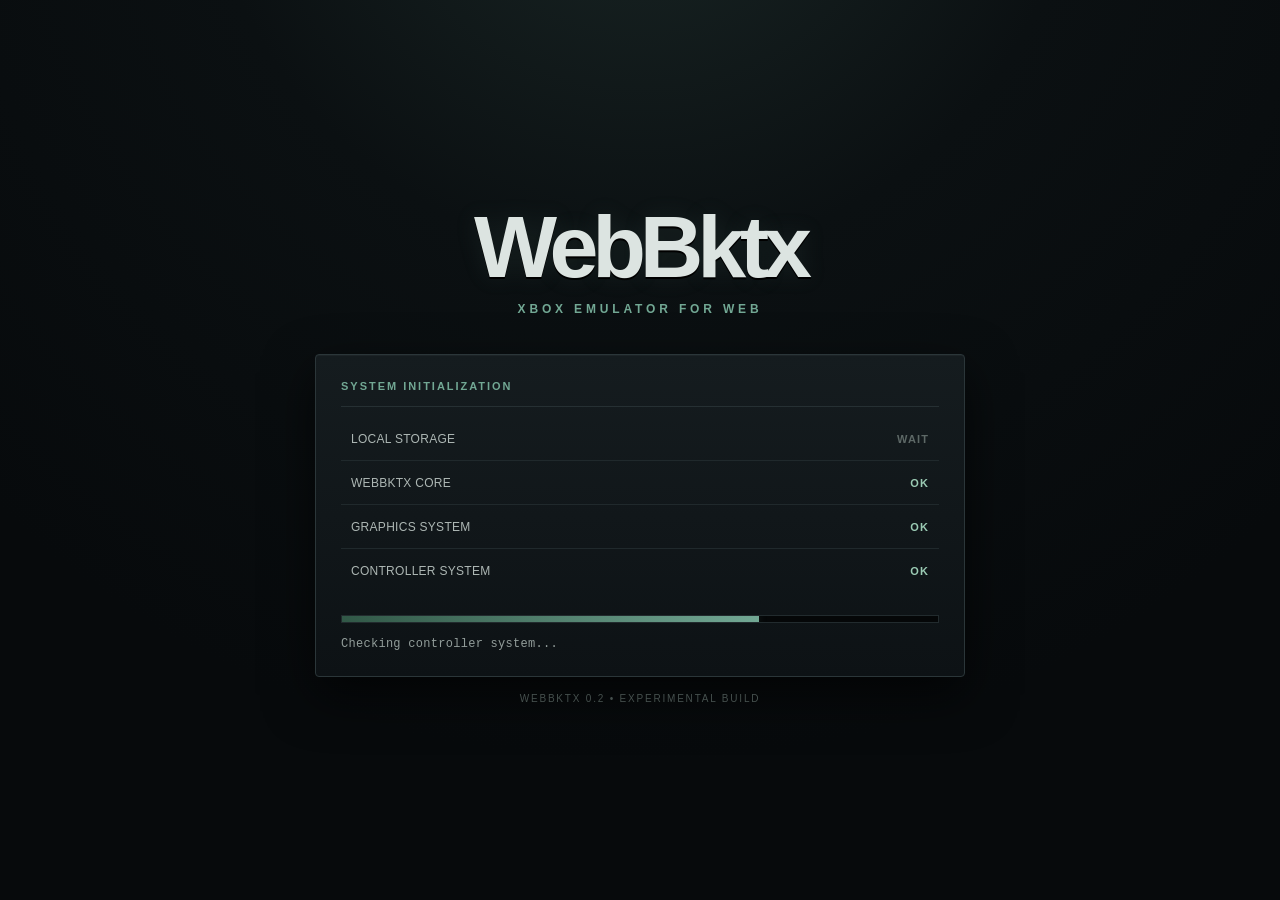
==== index.html @ 8d82506c "Add script tags for memory, cpu, and xbe Added additional script tags for memory.js, cpu.js, and xbe" ====
<!DOCTYPE html>
<html lang="pl">
<head>
    <meta charset="UTF-8">

    <meta
        name="viewport"
        content="width=device-width, initial-scale=1.0"
    >

    <meta
        name="theme-color"
        content="#080b0d"
    >

    <meta
        name="description"
        content="WebBktx — Xbox Emulator for Web"
    >

    <link
        rel="manifest"
        href="manifest.json"
    >

    <link
        rel="stylesheet"
        href="style.css"
    >

    <title>WebBktx Xbox Emulator</title>
</head>


<body>

<div id="app">


    <!-- =====================================================
         LOADING SCREEN
    ====================================================== -->

    <section
        id="loadingScreen"
        class="screen loading-screen"
    >

        <div class="loading-container">

            <div class="brand">
                <div class="brand-main">
                    WebBktx
                </div>

                <div class="brand-sub">
                    XBOX EMULATOR FOR WEB
                </div>
            </div>


            <div class="loading-panel">

                <div class="panel-header">
                    SYSTEM INITIALIZATION
                </div>


                <div class="module-list">

                    <div
                        class="module"
                        data-module="cache"
                    >
                        <span>
                            LOCAL STORAGE
                        </span>

                        <strong>
                            WAIT
                        </strong>
                    </div>


                    <div
                        class="module"
                        data-module="core"
                    >
                        <span>
                            WEBBKTX CORE
                        </span>

                        <strong>
                            WAIT
                        </strong>
                    </div>


                    <div
                        class="module"
                        data-module="graphics"
                    >
                        <span>
                            GRAPHICS SYSTEM
                        </span>

                        <strong>
                            WAIT
                        </strong>
                    </div>


                    <div
                        class="module"
                        data-module="input"
                    >
                        <span>
                            CONTROLLER SYSTEM
                        </span>

                        <strong>
                            WAIT
                        </strong>
                    </div>

                </div>


                <div class="progress-container">

                    <div
                        id="progress"
                        class="progress-bar"
                    ></div>

                </div>


                <div
                    id="loadingText"
                    class="loading-text"
                >
                    Initializing WebBktx...
                </div>

            </div>


            <div class="version">
                WEBBKTX 0.2 • EXPERIMENTAL BUILD
            </div>

        </div>

    </section>



    <!-- =====================================================
         MAIN MENU
    ====================================================== -->

    <section
        id="mainScreen"
        class="screen main-screen hidden"
    >

        <header class="top-bar">

            <div class="top-brand">

                <div class="top-logo">
                    WebBktx
                </div>

                <div class="top-subtitle">
                    XBOX EMULATOR
                </div>

            </div>


            <div class="system-status">

                <span class="status-light"></span>

                SYSTEM READY

            </div>

        </header>



        <main class="dashboard">


            <!-- LEFT MENU -->

            <aside class="side-panel">

                <div class="side-title">
                    SYSTEM
                </div>


                <button
                    class="menu-button active"
                    type="button"
                >
                    <span>▶</span>
                    Emulator
                </button>


                <button
                    class="menu-button"
                    type="button"
                    id="cpuTestButton"
                >
                    <span>▣</span>
                    CPU Test
                </button>


                <button
                    class="menu-button"
                    type="button"
                    id="aboutButton"
                >
                    <span>?</span>
                    About
                </button>


                <div class="side-footer">

                    WebBktx Core<br>

                    <span>
                        Build 0.2
                    </span>

                </div>

            </aside>



            <!-- MAIN CONTENT -->

            <section class="content-panel">


                <div class="content-header">

                    <div>

                        <div class="section-label">
                            VIRTUAL DISC
                        </div>

                        <h1>
                            Insert Game
                        </h1>

                    </div>


                    <div class="hardware-label">

                        XBOX

                    </div>

                </div>



                <div class="disc-panel">


                    <div class="disc-icon">

                        <div class="disc-center"></div>

                    </div>


                    <div class="disc-info">

                        <h2>
                            No disc inserted
                        </h2>

                        <p>
                            Select a local Xbox game image
                            to mount it as a virtual disc.
                        </p>


                        <label
                            class="select-button"
                            for="gameFile"
                        >

                            SELECT GAME

                            <input
                                id="gameFile"
                                type="file"
                                accept=".iso,.xiso,.xbe"
                            >

                        </label>

                    </div>

                </div>



                <div
                    id="fileInfo"
                    class="file-info"
                >

                    <span class="file-label">
                        DISC STATUS
                    </span>

                    <span class="file-name">
                        No file selected
                    </span>

                </div>



                <button
                    id="startButton"
                    class="start-button"
                    type="button"
                    disabled
                >

                    <span class="start-icon">
                        ▶
                    </span>

                    START EMULATOR

                </button>



                <div
                    id="message"
                    class="system-message"
                ></div>


            </section>

        </main>



        <footer class="footer">

            <span>
                WebBktx
            </span>

            <span>
                LOCAL MODE
            </span>

            <span>
                NON-COMMERCIAL PROJECT
            </span>

        </footer>

    </section>



    <!-- =====================================================
         CPU TEST SCREEN
    ====================================================== -->

    <section
        id="cpuScreen"
        class="screen secondary-screen hidden"
    >

        <div class="secondary-container">

            <div class="secondary-header">

                <div>
                    <div class="section-label">
                        WEBSYSTEM / DEBUG
                    </div>

                    <h1>
                        CPU Diagnostics
                    </h1>
                </div>


                <button
                    id="cpuBackButton"
                    class="small-button"
                >
                    BACK
                </button>

            </div>


            <div class="terminal">

                <div class="terminal-title">
                    WebBktx x86 CPU Diagnostic
                </div>


                <pre id="cpuOutput">Waiting for diagnostic...</pre>

            </div>

        </div>

    </section>



    <!-- =====================================================
         ABOUT SCREEN
    ====================================================== -->

    <section
        id="aboutScreen"
        class="screen secondary-screen hidden"
    >

        <div class="secondary-container">

            <div class="secondary-header">

                <div>
                    <div class="section-label">
                        SYSTEM INFORMATION
                    </div>

                    <h1>
                        About WebBktx
                    </h1>
                </div>


                <button
                    id="aboutBackButton"
                    class="small-button"
                >
                    BACK
                </button>

            </div>


            <div class="about-box">

                <div class="about-logo">
                    WebBktx
                </div>


                <p>
                    Browser-based Xbox emulation project.
                </p>


                <div class="info-row">
                    <span>Version</span>
                    <strong>0.2</strong>
                </div>


                <div class="info-row">
                    <span>Core</span>
                    <strong>Experimental x86</strong>
                </div>


                <div class="info-row">
                    <span>Runtime</span>
                    <strong>Web Browser</strong>
                </div>


                <div class="info-row">
                    <span>Mode</span>
                    <strong>Local</strong>
                </div>

            </div>

        </div>

    </section>



    <!-- =====================================================
         EMULATOR SCREEN
    ====================================================== -->

    <section
        id="gameScreen"
        class="screen emulator-screen hidden"
    >

        <div class="emulator-window">

            <div class="emulator-header">

                <span>
                    WebBktx
                </span>

                <span id="gameName">
                    GAME
                </span>

                <button
                    id="backButton"
                    class="small-button"
                >
                    EXIT
                </button>

            </div>


            <canvas
                id="screen"
                width="1280"
                height="720"
            ></canvas>


            <div class="emulator-status">

                <span>
                    CPU: ONLINE
                </span>

                <span>
                    GPU: WAITING
                </span>

                <span>
                    AUDIO: WAITING
                </span>

                <span>
                    FPS: --
                </span>

            </div>

        </div>

    </section>


</div>

<script src="core/memory.js"></script>
<script src="core/cpu.js"></script>
<script src="core/xbe.js"></script>
<script src="core/core.js"></script>
<script src="app.js"></script>

    
</body>
</html>
---- style.css ----
/* ============================================================
   WebBktx
   Main Interface
   ============================================================ */

:root {
    --bg: #070a0c;
    --bg-light: #0d1114;
    --panel: #11171a;
    --panel-light: #171e22;
    --border: #2b3639;

    --green: #72a894;
    --green-bright: #9bcbb4;
    --green-dark: #315847;

    --text: #e1e7e4;
    --text-soft: #929d9a;
    --text-dark: #5d6866;

    --danger: #a66c6c;

    --shadow: rgba(0, 0, 0, 0.65);
}


/* ============================================================
   RESET
   ============================================================ */

* {
    box-sizing: border-box;
}


html,
body {
    width: 100%;
    min-height: 100%;
}


body {
    margin: 0;

    background:
        radial-gradient(
            circle at 50% -20%,
            #1a2726 0%,
            #0b1012 35%,
            #070a0c 75%
        );

    color: var(--text);

    font-family:
        Arial,
        Helvetica,
        sans-serif;

    font-size: 14px;

    letter-spacing: 0.02em;
}


button,
input {
    font-family: inherit;
}


button {
    -webkit-tap-highlight-color: transparent;
}


.hidden {
    display: none !important;
}


/* ============================================================
   APP
   ============================================================ */

#app {
    width: 100%;
    min-height: 100vh;
}


.screen {
    width: 100%;
    min-height: 100vh;
}


/* ============================================================
   LOADING SCREEN
   ============================================================ */

.loading-screen {
    display: flex;

    justify-content: center;
    align-items: center;

    padding: 30px;
}


.loading-container {
    width: min(650px, 100%);

    text-align: center;
}


/* ============================================================
   BRAND
   ============================================================ */

.brand {
    margin-bottom: 38px;
}


.brand-main {
    font-size: clamp(52px, 12vw, 88px);

    font-weight: 700;

    letter-spacing: -0.07em;

    color: #dce4e1;

    text-shadow:
        0 2px 0 #000,
        0 0 24px rgba(114, 168, 148, 0.12);
}


.brand-sub {
    margin-top: 4px;

    font-size: 12px;

    letter-spacing: 0.32em;

    color: var(--green);

    font-weight: bold;
}


/* ============================================================
   LOADING PANEL
   ============================================================ */

.loading-panel {
    padding: 25px;

    background:
        linear-gradient(
            180deg,
            #151c1f,
            #0d1215
        );

    border: 1px solid var(--border);

    border-radius: 4px;

    box-shadow:
        0 18px 50px var(--shadow),
        inset 0 1px 0 rgba(255,255,255,0.035);
}


.panel-header {
    padding-bottom: 14px;

    border-bottom: 1px solid #263033;

    color: var(--green);

    font-size: 11px;

    font-weight: bold;

    letter-spacing: 0.18em;

    text-align: left;
}


/* ============================================================
   MODULE LIST
   ============================================================ */

.module-list {
    margin-top: 10px;
}


.module {
    display: flex;

    justify-content: space-between;
    align-items: center;

    min-height: 44px;

    padding: 0 10px;

    border-bottom: 1px solid #20292c;

    color: #adb7b4;

    font-size: 12px;
}


.module:last-child {
    border-bottom: none;
}


.module strong {
    min-width: 55px;

    text-align: right;

    color: var(--text-dark);

    font-size: 11px;

    letter-spacing: 0.1em;
}


.module strong.module-ok {
    color: var(--green-bright);
}


/* ============================================================
   PROGRESS
   ============================================================ */

.progress-container {
    width: 100%;

    height: 8px;

    margin-top: 22px;

    overflow: hidden;

    background: #050708;

    border: 1px solid #222b2e;
}


.progress-bar {
    width: 0;

    height: 100%;

    background:
        linear-gradient(
            90deg,
            var(--green-dark),
            var(--green)
        );

    box-shadow:
        0 0 10px rgba(114,168,148,0.2);

    transition:
        width 0.35s ease;
}


.loading-text {
    margin-top: 14px;

    color: var(--text-soft);

    font-family:
        "Courier New",
        monospace;

    font-size: 12px;

    text-align: left;
}


.version {
    margin-top: 16px;

    color: #46504e;

    font-size: 10px;

    letter-spacing: 0.18em;
}


/* ============================================================
   MAIN SCREEN
   ============================================================ */

.main-screen {
    display: flex;

    flex-direction: column;

    padding: 22px;

    background:
        linear-gradient(
            135deg,
            rgba(30,42,42,0.18),
            transparent 40%
        );
}


/* ============================================================
   TOP BAR
   ============================================================ */

.top-bar {
    display: flex;

    justify-content: space-between;
    align-items: center;

    width: min(1250px, 100%);

    margin: 0 auto;

    padding-bottom: 18px;

    border-bottom: 1px solid #20292c;
}


.top-brand {
    display: flex;

    align-items: baseline;

    gap: 14px;
}


.top-logo {
    color: #dce4e1;

    font-size: 29px;

    font-weight: bold;

    letter-spacing: -0.05em;
}


.top-subtitle {
    color: var(--green);

    font-size: 10px;

    letter-spacing: 0.18em;
}


.system-status {
    display: flex;

    align-items: center;

    gap: 8px;

    color: #7d8b86;

    font-size: 10px;

    letter-spacing: 0.14em;
}


.status-light {
    width: 7px;
    height: 7px;

    border-radius: 50%;

    background: var(--green);

    box-shadow:
        0 0 8px rgba(114,168,148,0.6);
}


/* ============================================================
   DASHBOARD
   ============================================================ */

.dashboard {
    display: grid;

    grid-template-columns:
        210px
        minmax(0, 1fr);

    gap: 18px;

    width: min(1250px, 100%);

    margin: 25px auto 0;

    flex: 1;
}


/* ============================================================
   SIDE PANEL
   ============================================================ */

.side-panel {
    position: relative;

    min-height: 510px;

    padding: 12px;

    background:
        linear-gradient(
            180deg,
            #12191c,
            #0b1012
        );

    border: 1px solid var(--border);

    border-radius: 3px;

    box-shadow:
        0 15px 35px var(--shadow);
}


.side-title {
    padding: 10px 9px 13px;

    color: var(--text-dark);

    font-size: 10px;

    font-weight: bold;

    letter-spacing: 0.2em;

    border-bottom: 1px solid #20292c;
}


.menu-button {
    display: flex;

    align-items: center;

    gap: 10px;

    width: 100%;

    margin-top: 5px;

    padding: 12px 10px;

    border: 1px solid transparent;

    background: transparent;

    color: #89938f;

    font-size: 12px;

    text-align: left;

    cursor: pointer;

    transition:
        background 0.15s,
        color 0.15s,
        border 0.15s;
}


.menu-button span {
    width: 15px;

    color: #4e5c57;
}


.menu-button:hover {
    background: #151d20;

    color: #c8d1cd;

    border-color: #253034;
}


.menu-button.active {
    background:
        linear-gradient(
            90deg,
            #1a2a26,
            #11191b
        );

    border: 1px solid #2d4940;

    color: var(--green-bright);
}


.menu-button.active span {
    color: var(--green);
}


.side-footer {
    position: absolute;

    left: 20px;
    right: 20px;
    bottom: 18px;

    padding-top: 15px;

    border-top: 1px solid #20292c;

    color: #46504e;

    font-size: 10px;

    line-height: 1.7;
}


.side-footer span {
    color: #606b67;
}


/* ============================================================
   CONTENT PANEL
   ============================================================ */

.content-panel {
    min-width: 0;

    padding: clamp(20px, 4vw, 35px);

    background:
        linear-gradient(
            180deg,
            #141b1e,
            #0c1113
        );

    border: 1px solid var(--border);

    border-radius: 3px;

    box-shadow:
        0 15px 35px var(--shadow);
}


.content-header {
    display: flex;

    justify-content: space-between;

    align-items: flex-start;

    padding-bottom: 22px;

    border-bottom: 1px solid #222c2f;
}


.section-label {
    margin-bottom: 6px;

    color: var(--green);

    font-size: 10px;

    font-weight: bold;

    letter-spacing: 0.2em;
}


.content-header h1,
.secondary-header h1 {
    margin: 0;

    color: #dce3e0;

    font-size: 28px;

    font-weight: normal;

    letter-spacing: -0.02em;
}


.hardware-label {
    padding: 8px 12px;

    border: 1px solid #35423f;

    color: #687773;

    font-size: 10px;

    letter-spacing: 0.18em;
}


/* ============================================================
   DISC PANEL
   ============================================================ */

.disc-panel {
    display: flex;

    align-items: center;

    gap: 30px;

    margin-top: 28px;

    padding: 28px;

    background:
        radial-gradient(
            circle at 15% 50%,
            rgba(114,168,148,0.07),
            transparent 25%
        ),
        #0b1012;

    border: 1px solid #222d30;
}


/* ============================================================
   DISC
   ============================================================ */

.disc-icon {
    position: relative;

    flex-shrink: 0;

    width: 120px;
    height: 120px;

    border-radius: 50%;

    background:
        radial-gradient(
            circle,
            #5e6765 0%,
            #2a3131 24%,
            #161b1d 26%,
            #303838 48%,
            #121719 50%,
            #090c0e 70%,
            #202728 100%
        );

    border: 2px solid #485351;

    box-shadow:
        0 10px 25px #000,
        inset 0 0 20px #000;
}


.disc-icon::after {
    content: "";

    position: absolute;

    inset: 12px;

    border-radius: 50%;

    border: 1px solid rgba(255,255,255,0.08);
}


.disc-center {
    position: absolute;

    top: 50%;
    left: 50%;

    width: 18px;
    height: 18px;

    transform:
        translate(-50%, -50%);

    border-radius: 50%;

    background: #090c0e;

    border: 2px solid #65706d;
}


.disc-info h2 {
    margin: 0 0 8px;

    color: #d5ddda;

    font-size: 20px;

    font-weight: normal;
}


.disc-info p {
    max-width: 550px;

    margin: 0 0 20px;

    color: #7e8985;

    line-height: 1.6;
}


/* ============================================================
   SELECT BUTTON
   ============================================================ */

.select-button {
    display: inline-flex;

    align-items: center;
    justify-content: center;

    min-height: 42px;

    padding: 0 20px;

    background:
        linear-gradient(
            #293532,
            #1a2421
        );

    border: 1px solid #3e534b;

    color: #b9d1c7;

    font-size: 11px;

    font-weight: bold;

    letter-spacing: 0.12em;

    cursor: pointer;

    box-shadow:
        inset 0 1px rgba(255,255,255,0.04);

    transition:
        background 0.15s,
        border 0.15s;
}


.select-button:hover {
    background:
        linear-gradient(
            #33443e,
            #202d28
        );

    border-color: #597568;
}


.select-button input {
    display: none;
}


/* ============================================================
   FILE INFO
   ============================================================ */

.file-info {
    display: grid;

    grid-template-columns:
        120px
        minmax(0, 1fr)
        auto;

    gap: 15px;

    align-items: center;

    min-height: 50px;

    margin-top: 15px;

    padding: 0 15px;

    background: #090d0f;

    border: 1px solid #20292c;
}


.file-label {
    color: #586560;

    font-size: 9px;

    letter-spacing: 0.16em;
}


.file-name {
    overflow: hidden;

    color: #aeb9b5;

    text-overflow: ellipsis;

    white-space: nowrap;
}


.file-size {
    color: #5e6c66;

    font-family:
        "Courier New",
        monospace;

    font-size: 11px;
}


/* ============================================================
   START BUTTON
   ============================================================ */

.start-button {
    display: flex;

    align-items: center;
    justify-content: center;

    gap: 12px;

    width: 100%;

    min-height: 58px;

    margin-top: 18px;

    border: 1px solid #466456;

    background:
        linear-gradient(
            180deg,
            #2a4038,
            #1a2c26
        );

    color: #cce2d8;

    font-size: 13px;

    font-weight: bold;

    letter-spacing: 0.13em;

    cursor: pointer;

    box-shadow:
        inset 0 1px rgba(255,255,255,0.05),
        0 8px 20px rgba(0,0,0,0.25);

    transition:
        transform 0.12s,
        filter 0.12s;
}


.start-button:hover:not(:disabled) {
    filter: brightness(1.15);

    transform:
        translateY(-1px);
}


.start-button:active:not(:disabled) {
    transform:
        translateY(1px);
}


.start-button:disabled {
    opacity: 0.32;

    cursor: not-allowed;

    filter: grayscale(0.5);
}


.start-icon {
    font-size: 14px;
}


/* ============================================================
   MESSAGE
   ============================================================ */

.system-message {
    min-height: 24px;

    margin-top: 13px;

    color: #66746f;

    font-size: 11px;

    text-align: center;
}


/* ============================================================
   FOOTER
   ============================================================ */

.footer {
    display: flex;

    justify-content: center;

    gap: 25px;

    width: min(1250px, 100%);

    margin: 18px auto 0;

    padding-top: 13px;

    border-top: 1px solid #151d1f;

    color: #3f4947;

    font-size: 9px;

    letter-spacing: 0.13em;
}


/* ============================================================
   SECONDARY SCREENS
   ============================================================ */

.secondary-screen {
    display: flex;

    align-items: center;
    justify-content: center;

    padding: 25px;
}


.secondary-container {
    width: min(900px, 100%);
}


.secondary-header {
    display: flex;

    justify-content: space-between;

    align-items: flex-start;

    padding-bottom: 20px;

    border-bottom: 1px solid #242d30;
}


.small-button {
    min-width: 80px;

    min-height: 36px;

    padding: 0 13px;

    border: 1px solid #33413d;

    background: #111719;

    color: #87938f;

    font-size: 10px;

    letter-spacing: 0.1em;

    cursor: pointer;
}


.small-button:hover {
    color: var(--green-bright);

    border-color: #496457;

    background: #17201e;
}


/* ============================================================
   TERMINAL
   ============================================================ */

.terminal {
    margin-top: 20px;

    background: #050708;

    border: 1px solid #273130;

    box-shadow:
        0 20px 45px rgba(0,0,0,0.5);
}


.terminal-title {
    padding: 12px 15px;

    border-bottom: 1px solid #222b2c;

    color: #687772;

    font-size: 10px;

    letter-spacing: 0.16em;
}


.terminal pre {
    min-height: 330px;

    margin: 0;

    padding: 22px;

    color: #86b49f;

    font-family:
        "Courier New",
        monospace;

    font-size: 13px;

    line-height: 1.7;

    white-space: pre-wrap;
}


/* ============================================================
   ABOUT
   ============================================================ */

.about-box {
    margin-top: 20px;

    padding: 30px;

    background: #101618;

    border: 1px solid #283235;
}


.about-logo {
    margin-bottom: 8px;

    color: #dce4e1;

    font-size: 42px;

    font-weight: bold;

    letter-spacing: -0.06em;
}


.about-box > p {
    margin-bottom: 28px;

    color: #74807c;
}


.info-row {
    display: flex;

    justify-content: space-between;

    padding: 13px 0;

    border-top: 1px solid #20292b;

    color: #697571;
}


.info-row strong {
    color: #aab6b1;

    font-weight: normal;
}


/* ============================================================
   EMULATOR SCREEN
   ============================================================ */

.emulator-screen {
    display: flex;

    justify-content: center;
    align-items: center;

    padding: 20px;
}


.emulator-window {
    width: min(1280px, 100%);
}


.emulator-header {
    display: grid;

    grid-template-columns: 1fr auto 1fr;

    align-items: center;

    min-height: 42px;

    padding: 0 10px;

    background: #111719;

    border: 1px solid #293234;

    color: #87938f;

    font-size: 11px;

    letter-spacing: 0.1em;
}


.emulator-header > span:nth-child(2) {
    max-width: 350px;

    overflow: hidden;

    color: #b0bbb7;

    text-overflow: ellipsis;

    white-space: nowrap;
}


.emulator-header .small-button {
    justify-self: end;
}


#screen {
    display: block;

    width: 100%;
    height: auto;

    margin-top: 4px;

    background: #000;

    border: 1px solid #293234;

    image-rendering: auto;
}


.emulator-status {
    display: flex;

    justify-content: space-between;

    gap: 15px;

    padding: 10px 12px;

    background: #0b1012;

    border: 1px solid #222b2d;

    color: #596562;

    font-family:
        "Courier New",
        monospace;

    font-size: 9px;

    letter-spacing: 0.08em;
}


/* ============================================================
   RESPONSIVE
   ============================================================ */

@media (max-width: 800px) {

    .main-screen {
        padding: 12px;
    }


    .dashboard {
        grid-template-columns: 1fr;
    }


    .side-panel {
        min-height: auto;

        display: flex;

        gap: 5px;

        padding: 7px;
    }


    .side-title,
    .side-footer {
        display: none;
    }


    .menu-button {
        justify-content: center;

        margin: 0;

        padding: 11px 8px;

        text-align: center;
    }


    .menu-button span {
        display: none;
    }


    .disc-panel {
        flex-direction: column;

        text-align: center;
    }


    .disc-info p {
        margin-left: auto;
        margin-right: auto;
    }


    .file-info {
        grid-template-columns: 1fr;

        gap: 5px;

        padding: 12px;
    }


    .file-name {
        white-space: normal;
    }


    .file-size {
        text-align: left;
    }


    .footer {
        flex-wrap: wrap;

        gap: 10px;
    }


    .emulator-status {
        flex-wrap: wrap;
    }

}


@media (max-width: 500px) {

    .brand-main {
        font-size: 52px;
    }


    .brand-sub {
        font-size: 9px;

        letter-spacing: 0.2em;
    }


    .loading-panel {
        padding: 17px;
    }


    .top-bar {
        align-items: flex-start;
    }


    .top-brand {
        display: block;
    }


    .top-subtitle {
        display: block;

        margin-top: 4px;
    }


    .system-status {
        font-size: 8px;
    }


    .system-status .status-light {
        width: 6px;
        height: 6px;
    }


    .content-panel {
        padding: 18px;
    }


    .content-header h1 {
        font-size: 24px;
    }


    .hardware-label {
        display: none;
    }


    .disc-panel {
        padding: 20px;
    }


    .disc-icon {
        width: 95px;
        height: 95px;
    }


    .emulator-header {
        grid-template-columns: 1fr auto;
    }


    .emulator-header > span:nth-child(2) {
        display: none;
    }

}
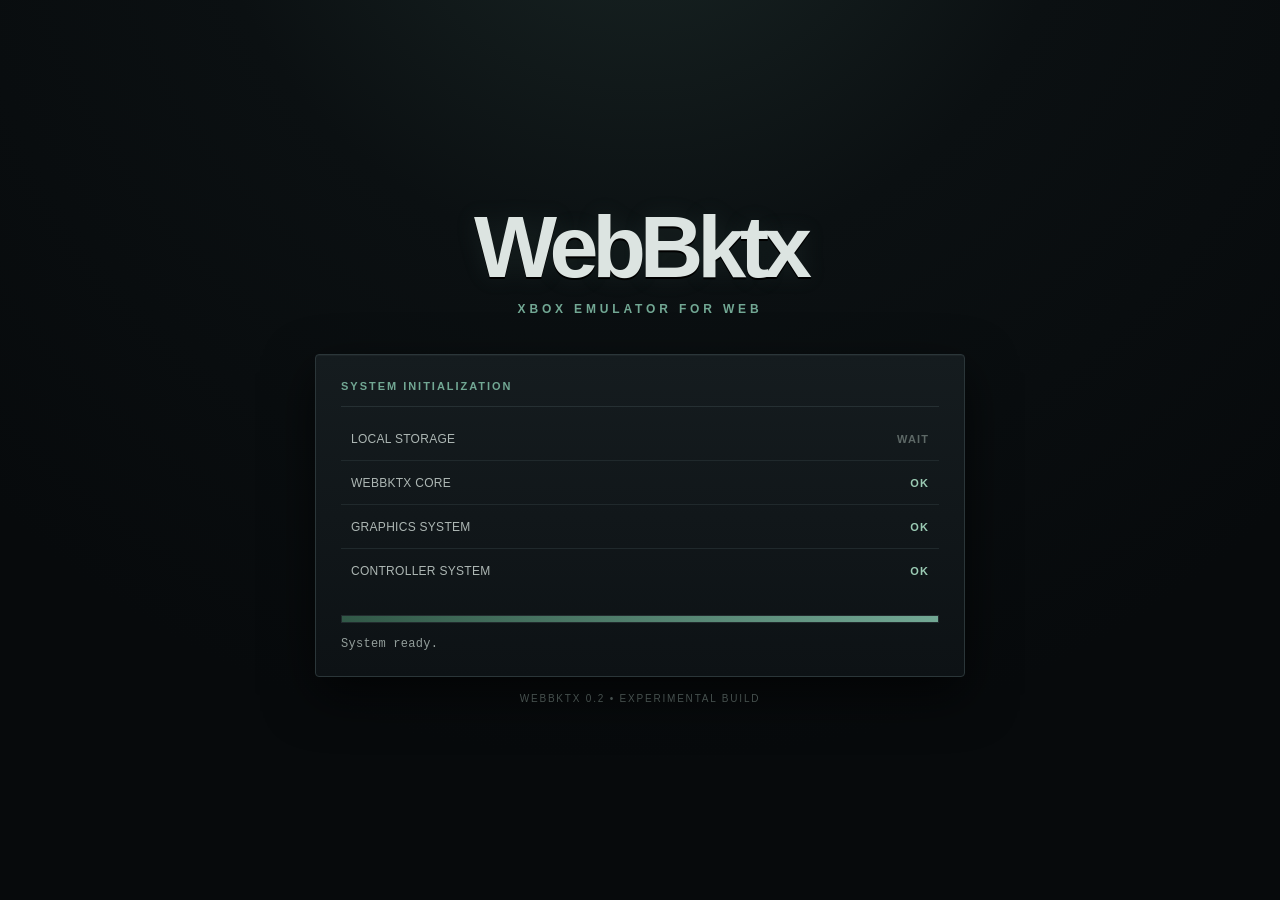
==== commit f5241fd9: "Add script tags for core and app JavaScript files" ====
--- a/index.html
+++ b/index.html
@@ -578,13 +578,12 @@
 
 
 </div>
-
+    
 <script src="core/memory.js"></script>
 <script src="core/cpu.js"></script>
 <script src="core/xbe.js"></script>
 <script src="core/core.js"></script>
 <script src="app.js"></script>
-
     
 </body>
 </html>
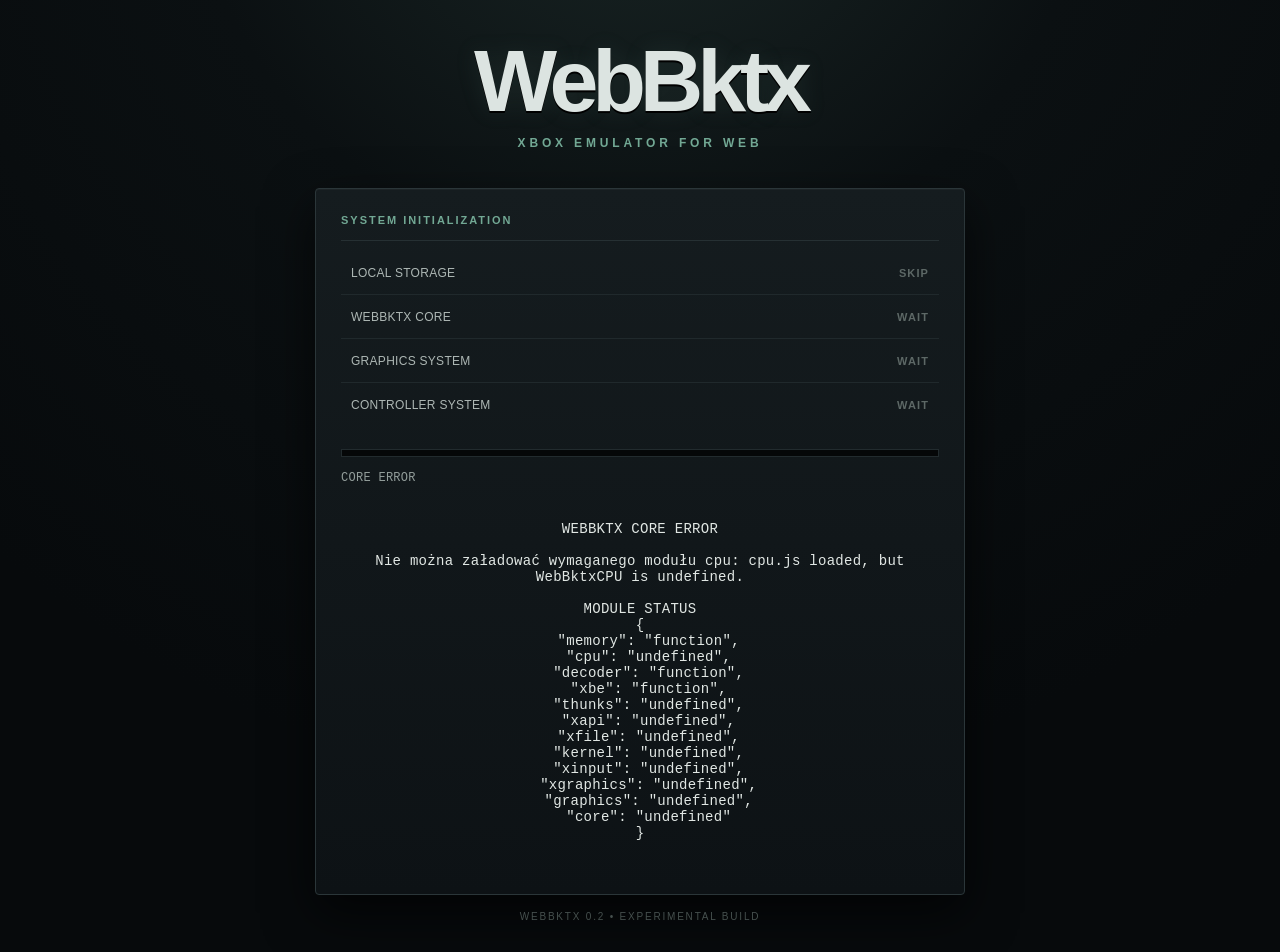
==== commit 8c6565da: "Add core script tags to index.html Added multiple script tags for core functionalities." ====
--- a/index.html
+++ b/index.html
@@ -581,8 +581,16 @@
     
 <script src="core/memory.js"></script>
 <script src="core/cpu.js"></script>
+<script src="core/decoder.js"></script>
 <script src="core/xbe.js"></script>
+<script src="core/kernel.js"></script>
+<script src="core/thunks.js"></script>
+<script src="core/xapi.js"></script>
+<script src="core/xfile.js"></script>
+<script src="core/xinput.js"></script>
+<script src="core/xgraphics.js"></script>
 <script src="core/core.js"></script>
+
 <script src="app.js"></script>
     
 </body>
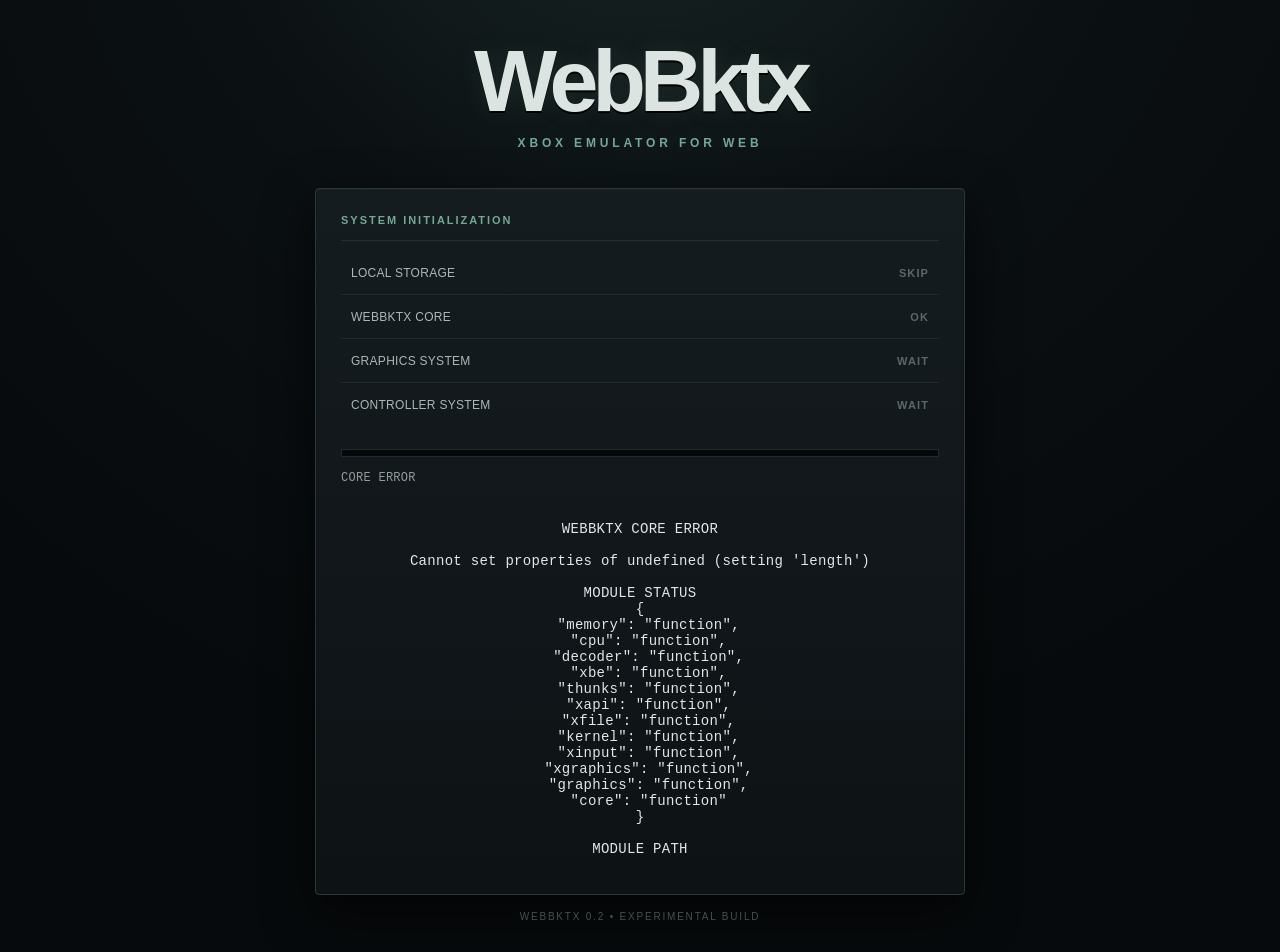
==== commit 48bd0c96: "Refactor script imports in index.html Removed multiple script tags for core modules and added a new " ====
--- a/index.html
+++ b/index.html
@@ -579,19 +579,8 @@
 
 </div>
     
-<script src="core/memory.js"></script>
-<script src="core/cpu.js"></script>
-<script src="core/decoder.js"></script>
-<script src="core/xbe.js"></script>
-<script src="core/kernel.js"></script>
-<script src="core/thunks.js"></script>
-<script src="core/xapi.js"></script>
-<script src="core/xfile.js"></script>
-<script src="core/xinput.js"></script>
-<script src="core/xgraphics.js"></script>
-<script src="core/core.js"></script>
-
+<script src="core/webbktx.js"></script>
 <script src="app.js"></script>
-    
+
 </body>
 </html>
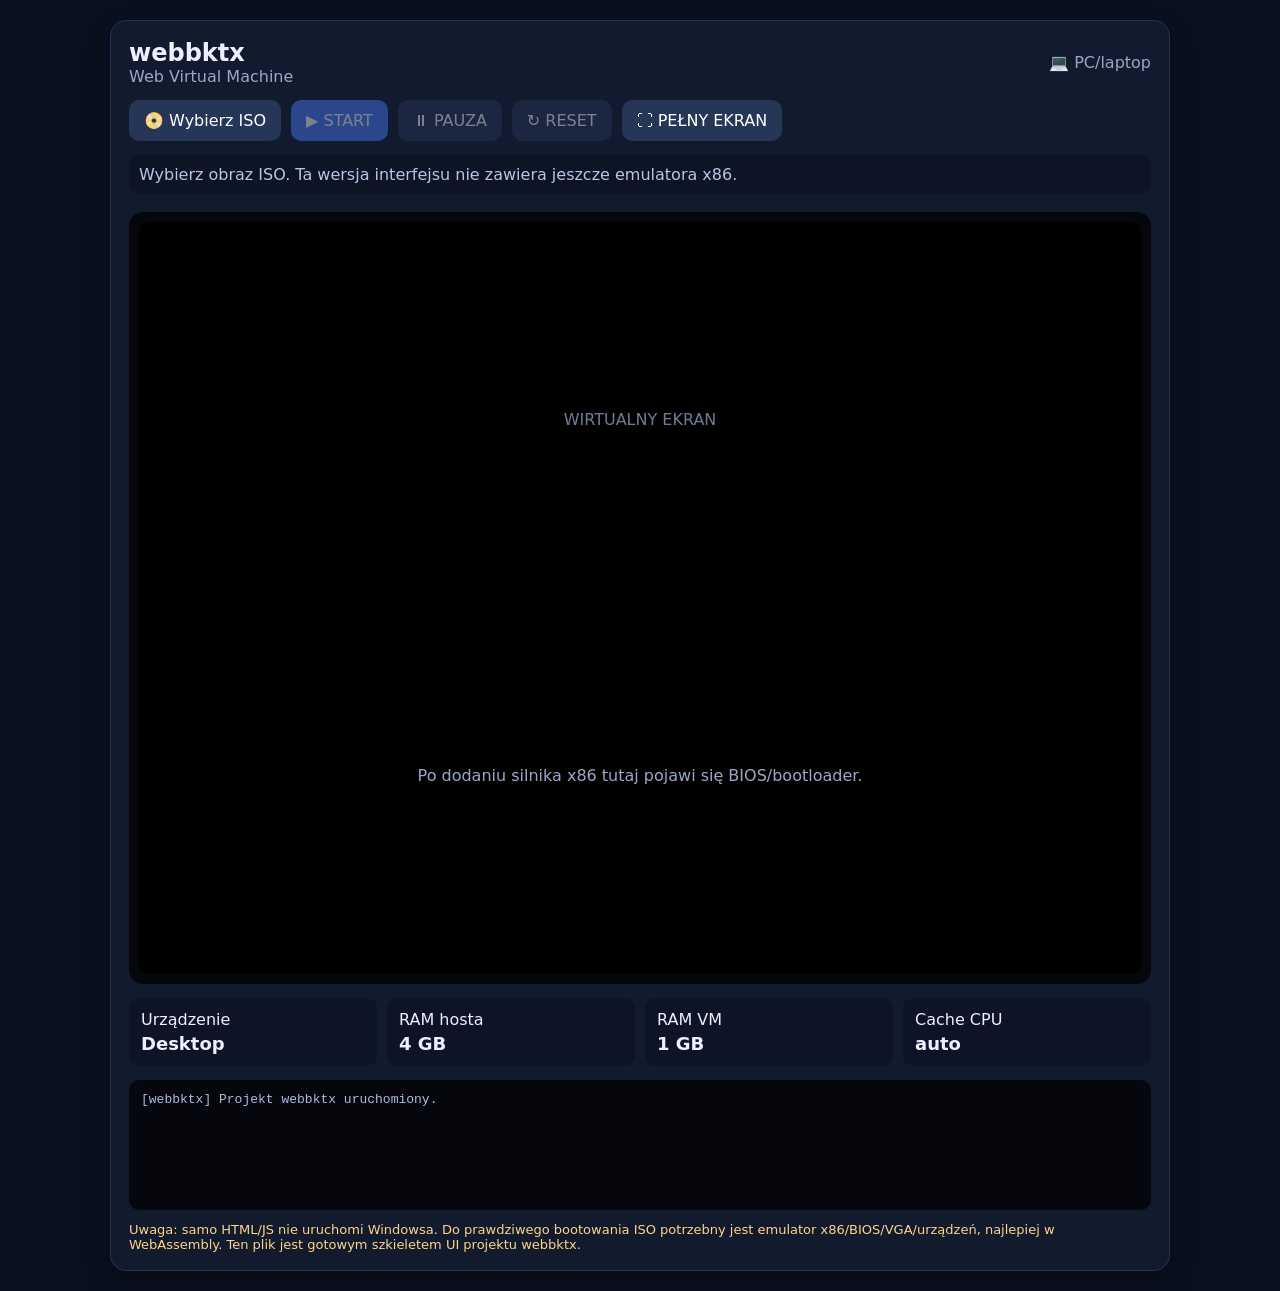
==== commit dfbdb8d6: "Add files via upload" ====
--- a/index.html
+++ b/index.html
@@ -1,586 +1,50 @@
-<!DOCTYPE html>
+<!doctype html>
 <html lang="pl">
 <head>
-    <meta charset="UTF-8">
-
-    <meta
-        name="viewport"
-        content="width=device-width, initial-scale=1.0"
-    >
-
-    <meta
-        name="theme-color"
-        content="#080b0d"
-    >
-
-    <meta
-        name="description"
-        content="WebBktx — Xbox Emulator for Web"
-    >
-
-    <link
-        rel="manifest"
-        href="manifest.json"
-    >
-
-    <link
-        rel="stylesheet"
-        href="style.css"
-    >
-
-    <title>WebBktx Xbox Emulator</title>
+<meta charset="utf-8">
+<meta name="viewport" content="width=device-width,initial-scale=1,viewport-fit=cover">
+<title>webbktx — Web Virtual Machine</title>
+<style>
+*{box-sizing:border-box}body{margin:0;background:#0b1020;color:#eaf0ff;font-family:system-ui,-apple-system,Segoe UI,Roboto,sans-serif}button,input{font:inherit}.app{max-width:1100px;margin:auto;padding:20px}.card{background:#121a2d;border:1px solid #263352;border-radius:16px;padding:18px;box-shadow:0 10px 30px #0005}.top{display:flex;justify-content:space-between;gap:12px;align-items:center}.logo{font-weight:800;font-size:24px}.muted{color:#9aa8c7}.actions{display:flex;flex-wrap:wrap;gap:10px;margin-top:14px}button,.file{border:0;border-radius:10px;padding:11px 15px;background:#263657;color:#fff;cursor:pointer}button.primary{background:#4d7cff}button:disabled{opacity:.45;cursor:not-allowed}.file input{display:none}.status{margin-top:14px;padding:10px;border-radius:10px;background:#0d1425;color:#b8c5e5}.screen-wrap{margin-top:18px;background:#05070c;border-radius:14px;padding:10px}.screen{position:relative;width:100%;aspect-ratio:4/3;background:#000;border-radius:8px;overflow:hidden}.screen canvas{width:100%;height:100%;image-rendering:pixelated;display:block}.overlay{position:absolute;inset:0;display:grid;place-items:center;color:#6f7b96;text-align:center;padding:20px}.info{display:grid;grid-template-columns:repeat(4,1fr);gap:10px;margin-top:14px}.stat{background:#0d1425;border-radius:10px;padding:12px}.stat b{display:block;font-size:18px;margin-top:4px}.log{margin-top:14px;background:#05070c;border-radius:10px;padding:12px;height:130px;overflow:auto;font:13px ui-monospace,SFMono-Regular,monospace;color:#aebbe0}.hint{margin-top:12px;font-size:13px}.warning{color:#ffd48a}@media(max-width:700px){.app{padding:12px}.info{grid-template-columns:repeat(2,1fr)}.top{align-items:flex-start;flex-direction:column}}
+</style>
 </head>
-
-
 <body>
-
-<div id="app">
-
-
-    <!-- =====================================================
-         LOADING SCREEN
-    ====================================================== -->
-
-    <section
-        id="loadingScreen"
-        class="screen loading-screen"
-    >
-
-        <div class="loading-container">
-
-            <div class="brand">
-                <div class="brand-main">
-                    WebBktx
-                </div>
-
-                <div class="brand-sub">
-                    XBOX EMULATOR FOR WEB
-                </div>
-            </div>
-
-
-            <div class="loading-panel">
-
-                <div class="panel-header">
-                    SYSTEM INITIALIZATION
-                </div>
-
-
-                <div class="module-list">
-
-                    <div
-                        class="module"
-                        data-module="cache"
-                    >
-                        <span>
-                            LOCAL STORAGE
-                        </span>
-
-                        <strong>
-                            WAIT
-                        </strong>
-                    </div>
-
-
-                    <div
-                        class="module"
-                        data-module="core"
-                    >
-                        <span>
-                            WEBBKTX CORE
-                        </span>
-
-                        <strong>
-                            WAIT
-                        </strong>
-                    </div>
-
-
-                    <div
-                        class="module"
-                        data-module="graphics"
-                    >
-                        <span>
-                            GRAPHICS SYSTEM
-                        </span>
-
-                        <strong>
-                            WAIT
-                        </strong>
-                    </div>
-
-
-                    <div
-                        class="module"
-                        data-module="input"
-                    >
-                        <span>
-                            CONTROLLER SYSTEM
-                        </span>
-
-                        <strong>
-                            WAIT
-                        </strong>
-                    </div>
-
-                </div>
-
-
-                <div class="progress-container">
-
-                    <div
-                        id="progress"
-                        class="progress-bar"
-                    ></div>
-
-                </div>
-
-
-                <div
-                    id="loadingText"
-                    class="loading-text"
-                >
-                    Initializing WebBktx...
-                </div>
-
-            </div>
-
-
-            <div class="version">
-                WEBBKTX 0.2 • EXPERIMENTAL BUILD
-            </div>
-
-        </div>
-
-    </section>
-
-
-
-    <!-- =====================================================
-         MAIN MENU
-    ====================================================== -->
-
-    <section
-        id="mainScreen"
-        class="screen main-screen hidden"
-    >
-
-        <header class="top-bar">
-
-            <div class="top-brand">
-
-                <div class="top-logo">
-                    WebBktx
-                </div>
-
-                <div class="top-subtitle">
-                    XBOX EMULATOR
-                </div>
-
-            </div>
-
-
-            <div class="system-status">
-
-                <span class="status-light"></span>
-
-                SYSTEM READY
-
-            </div>
-
-        </header>
-
-
-
-        <main class="dashboard">
-
-
-            <!-- LEFT MENU -->
-
-            <aside class="side-panel">
-
-                <div class="side-title">
-                    SYSTEM
-                </div>
-
-
-                <button
-                    class="menu-button active"
-                    type="button"
-                >
-                    <span>▶</span>
-                    Emulator
-                </button>
-
-
-                <button
-                    class="menu-button"
-                    type="button"
-                    id="cpuTestButton"
-                >
-                    <span>▣</span>
-                    CPU Test
-                </button>
-
-
-                <button
-                    class="menu-button"
-                    type="button"
-                    id="aboutButton"
-                >
-                    <span>?</span>
-                    About
-                </button>
-
-
-                <div class="side-footer">
-
-                    WebBktx Core<br>
-
-                    <span>
-                        Build 0.2
-                    </span>
-
-                </div>
-
-            </aside>
-
-
-
-            <!-- MAIN CONTENT -->
-
-            <section class="content-panel">
-
-
-                <div class="content-header">
-
-                    <div>
-
-                        <div class="section-label">
-                            VIRTUAL DISC
-                        </div>
-
-                        <h1>
-                            Insert Game
-                        </h1>
-
-                    </div>
-
-
-                    <div class="hardware-label">
-
-                        XBOX
-
-                    </div>
-
-                </div>
-
-
-
-                <div class="disc-panel">
-
-
-                    <div class="disc-icon">
-
-                        <div class="disc-center"></div>
-
-                    </div>
-
-
-                    <div class="disc-info">
-
-                        <h2>
-                            No disc inserted
-                        </h2>
-
-                        <p>
-                            Select a local Xbox game image
-                            to mount it as a virtual disc.
-                        </p>
-
-
-                        <label
-                            class="select-button"
-                            for="gameFile"
-                        >
-
-                            SELECT GAME
-
-                            <input
-                                id="gameFile"
-                                type="file"
-                                accept=".iso,.xiso,.xbe"
-                            >
-
-                        </label>
-
-                    </div>
-
-                </div>
-
-
-
-                <div
-                    id="fileInfo"
-                    class="file-info"
-                >
-
-                    <span class="file-label">
-                        DISC STATUS
-                    </span>
-
-                    <span class="file-name">
-                        No file selected
-                    </span>
-
-                </div>
-
-
-
-                <button
-                    id="startButton"
-                    class="start-button"
-                    type="button"
-                    disabled
-                >
-
-                    <span class="start-icon">
-                        ▶
-                    </span>
-
-                    START EMULATOR
-
-                </button>
-
-
-
-                <div
-                    id="message"
-                    class="system-message"
-                ></div>
-
-
-            </section>
-
-        </main>
-
-
-
-        <footer class="footer">
-
-            <span>
-                WebBktx
-            </span>
-
-            <span>
-                LOCAL MODE
-            </span>
-
-            <span>
-                NON-COMMERCIAL PROJECT
-            </span>
-
-        </footer>
-
-    </section>
-
-
-
-    <!-- =====================================================
-         CPU TEST SCREEN
-    ====================================================== -->
-
-    <section
-        id="cpuScreen"
-        class="screen secondary-screen hidden"
-    >
-
-        <div class="secondary-container">
-
-            <div class="secondary-header">
-
-                <div>
-                    <div class="section-label">
-                        WEBSYSTEM / DEBUG
-                    </div>
-
-                    <h1>
-                        CPU Diagnostics
-                    </h1>
-                </div>
-
-
-                <button
-                    id="cpuBackButton"
-                    class="small-button"
-                >
-                    BACK
-                </button>
-
-            </div>
-
-
-            <div class="terminal">
-
-                <div class="terminal-title">
-                    WebBktx x86 CPU Diagnostic
-                </div>
-
-
-                <pre id="cpuOutput">Waiting for diagnostic...</pre>
-
-            </div>
-
-        </div>
-
-    </section>
-
-
-
-    <!-- =====================================================
-         ABOUT SCREEN
-    ====================================================== -->
-
-    <section
-        id="aboutScreen"
-        class="screen secondary-screen hidden"
-    >
-
-        <div class="secondary-container">
-
-            <div class="secondary-header">
-
-                <div>
-                    <div class="section-label">
-                        SYSTEM INFORMATION
-                    </div>
-
-                    <h1>
-                        About WebBktx
-                    </h1>
-                </div>
-
-
-                <button
-                    id="aboutBackButton"
-                    class="small-button"
-                >
-                    BACK
-                </button>
-
-            </div>
-
-
-            <div class="about-box">
-
-                <div class="about-logo">
-                    WebBktx
-                </div>
-
-
-                <p>
-                    Browser-based Xbox emulation project.
-                </p>
-
-
-                <div class="info-row">
-                    <span>Version</span>
-                    <strong>0.2</strong>
-                </div>
-
-
-                <div class="info-row">
-                    <span>Core</span>
-                    <strong>Experimental x86</strong>
-                </div>
-
-
-                <div class="info-row">
-                    <span>Runtime</span>
-                    <strong>Web Browser</strong>
-                </div>
-
-
-                <div class="info-row">
-                    <span>Mode</span>
-                    <strong>Local</strong>
-                </div>
-
-            </div>
-
-        </div>
-
-    </section>
-
-
-
-    <!-- =====================================================
-         EMULATOR SCREEN
-    ====================================================== -->
-
-    <section
-        id="gameScreen"
-        class="screen emulator-screen hidden"
-    >
-
-        <div class="emulator-window">
-
-            <div class="emulator-header">
-
-                <span>
-                    WebBktx
-                </span>
-
-                <span id="gameName">
-                    GAME
-                </span>
-
-                <button
-                    id="backButton"
-                    class="small-button"
-                >
-                    EXIT
-                </button>
-
-            </div>
-
-
-            <canvas
-                id="screen"
-                width="1280"
-                height="720"
-            ></canvas>
-
-
-            <div class="emulator-status">
-
-                <span>
-                    CPU: ONLINE
-                </span>
-
-                <span>
-                    GPU: WAITING
-                </span>
-
-                <span>
-                    AUDIO: WAITING
-                </span>
-
-                <span>
-                    FPS: --
-                </span>
-
-            </div>
-
-        </div>
-
-    </section>
-
-
+<div class="app">
+  <div class="card">
+    <div class="top"><div><div class="logo">webbktx</div><div class="muted">Web Virtual Machine</div></div><div class="muted" id="device">wykrywanie urządzenia…</div></div>
+    <div class="actions">
+      <label class="file">📀 Wybierz ISO<input id="iso" type="file" accept=".iso,application/octet-stream"></label>
+      <button id="start" class="primary" disabled>▶ START</button>
+      <button id="pause" disabled>⏸ PAUZA</button>
+      <button id="reset" disabled>↻ RESET</button>
+      <button id="fullscreen">⛶ PEŁNY EKRAN</button>
+    </div>
+    <div class="status" id="status">Wybierz obraz ISO. Ta wersja interfejsu nie zawiera jeszcze emulatora x86.</div>
+    <div class="screen-wrap" id="screenWrap">
+      <div class="screen"><canvas id="screen" width="640" height="480"></canvas><div class="overlay" id="overlay">WIRTUALNY EKRAN<br><span class="muted">Po dodaniu silnika x86 tutaj pojawi się BIOS/bootloader.</span></div></div>
+    </div>
+    <div class="info">
+      <div class="stat">Urządzenie<b id="kind">—</b></div>
+      <div class="stat">RAM hosta<b id="ram">—</b></div>
+      <div class="stat">RAM VM<b id="vmram">—</b></div>
+      <div class="stat">Cache CPU<b id="cache">—</b></div>
+    </div>
+    <div class="log" id="log"></div>
+    <div class="hint warning">Uwaga: samo HTML/JS nie uruchomi Windowsa. Do prawdziwego bootowania ISO potrzebny jest emulator x86/BIOS/VGA/urządzeń, najlepiej w WebAssembly. Ten plik jest gotowym szkieletem UI projektu webbktx.</div>
+  </div>
 </div>
-    
-<script src="core/webbktx.js"></script>
-<script src="app.js"></script>
-
-</body>
-</html>
+<script>
+const $=id=>document.getElementById(id), log=m=>{const e=$('log');e.textContent+=`[webbktx] ${m}\n`;e.scrollTop=e.scrollHeight};
+const ramGB=navigator.deviceMemory||0, mobile=/Android|iPhone|iPad|iPod/i.test(navigator.userAgent);
+const vmRAM=mobile?(ramGB>=4?'1 GB':'512 MB'):(ramGB>=16?'4 GB':ramGB>=8?'2 GB':'1 GB');
+const cache='auto';
+$('device').textContent=mobile?'📱 telefon/tablet':'💻 PC/laptop';$('kind').textContent=mobile?'Mobile':'Desktop';$('ram').textContent=ramGB?ramGB+' GB':'nieznane';$('vmram').textContent=vmRAM;$('cache').textContent=cache;
+let isoFile=null,running=false;
+$('iso').addEventListener('change',e=>{isoFile=e.target.files[0]||null;$('start').disabled=!isoFile;if(isoFile){$('status').textContent=`ISO: ${isoFile.name} — ${(isoFile.size/1024/1024).toFixed(1)} MB`;log(`Załadowano lokalny plik ISO: ${isoFile.name}`);log(`Konfiguracja automatyczna: RAM VM ${vmRAM}, cache ${cache}`);}});
+$('start').onclick=()=>{if(!isoFile)return;running=true;$('pause').disabled=false;$('reset').disabled=false;$('start').disabled=true;$('overlay').innerHTML='BOOT / VIRTUAL MACHINE<br><span class="muted">Silnik x86 nie jest jeszcze podłączony.</span>';$('status').textContent='Start VM — oczekiwanie na silnik emulatora x86.';log('START: przygotowano VM.');};
+$('pause').onclick=()=>{if(!running)return;running=false;$('pause').textContent='▶ WZNÓW';$('status').textContent='VM wstrzymana.';log('PAUZA');$('pause').onclick=()=>{running=true;$('pause').textContent='⏸ PAUZA';$('status').textContent='VM uruchomiona.';log('WZNOWIONO');};};
+$('reset').onclick=()=>{running=false;$('start').disabled=!isoFile;$('pause').disabled=true;$('pause').textContent='⏸ PAUZA';$('overlay').innerHTML='WIRTUALNY EKRAN<br><span class="muted">VM zresetowana.</span>';$('status').textContent=isoFile?`ISO: ${isoFile.name}`:'Wybierz obraz ISO.';log('RESET');};
+$('fullscreen').onclick=()=>document.getElementById('screenWrap').requestFullscreen?.();
+log('Projekt webbktx uruchomiony.');
+</script>
+</body></html>
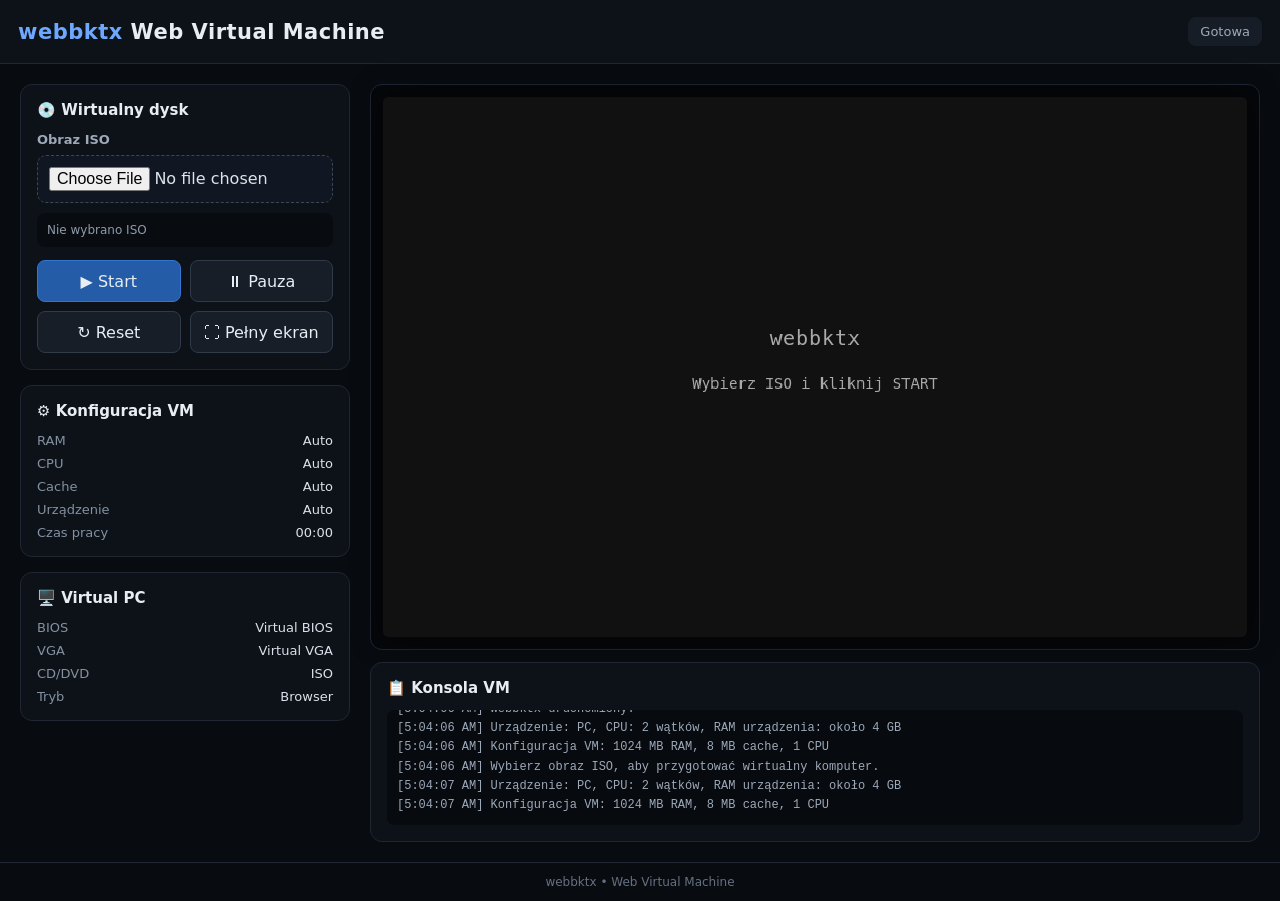
==== commit 569ae8d8: "Refactor index.html for improved structure and styles Updated HTML structure, styles, and added meta" ====
--- a/index.html
+++ b/index.html
@@ -1,50 +1,583 @@
-<!doctype html>
+<!DOCTYPE html>
 <html lang="pl">
 <head>
-<meta charset="utf-8">
-<meta name="viewport" content="width=device-width,initial-scale=1,viewport-fit=cover">
-<title>webbktx — Web Virtual Machine</title>
-<style>
-*{box-sizing:border-box}body{margin:0;background:#0b1020;color:#eaf0ff;font-family:system-ui,-apple-system,Segoe UI,Roboto,sans-serif}button,input{font:inherit}.app{max-width:1100px;margin:auto;padding:20px}.card{background:#121a2d;border:1px solid #263352;border-radius:16px;padding:18px;box-shadow:0 10px 30px #0005}.top{display:flex;justify-content:space-between;gap:12px;align-items:center}.logo{font-weight:800;font-size:24px}.muted{color:#9aa8c7}.actions{display:flex;flex-wrap:wrap;gap:10px;margin-top:14px}button,.file{border:0;border-radius:10px;padding:11px 15px;background:#263657;color:#fff;cursor:pointer}button.primary{background:#4d7cff}button:disabled{opacity:.45;cursor:not-allowed}.file input{display:none}.status{margin-top:14px;padding:10px;border-radius:10px;background:#0d1425;color:#b8c5e5}.screen-wrap{margin-top:18px;background:#05070c;border-radius:14px;padding:10px}.screen{position:relative;width:100%;aspect-ratio:4/3;background:#000;border-radius:8px;overflow:hidden}.screen canvas{width:100%;height:100%;image-rendering:pixelated;display:block}.overlay{position:absolute;inset:0;display:grid;place-items:center;color:#6f7b96;text-align:center;padding:20px}.info{display:grid;grid-template-columns:repeat(4,1fr);gap:10px;margin-top:14px}.stat{background:#0d1425;border-radius:10px;padding:12px}.stat b{display:block;font-size:18px;margin-top:4px}.log{margin-top:14px;background:#05070c;border-radius:10px;padding:12px;height:130px;overflow:auto;font:13px ui-monospace,SFMono-Regular,monospace;color:#aebbe0}.hint{margin-top:12px;font-size:13px}.warning{color:#ffd48a}@media(max-width:700px){.app{padding:12px}.info{grid-template-columns:repeat(2,1fr)}.top{align-items:flex-start;flex-direction:column}}
-</style>
+    <meta charset="UTF-8">
+
+    <meta
+        name="viewport"
+        content="width=device-width, initial-scale=1.0, viewport-fit=cover"
+    >
+
+    <meta
+        name="description"
+        content="webbktx - wirtualny komputer działający w przeglądarce"
+    >
+
+    <title>webbktx — Web Virtual Machine</title>
+
+    <style>
+        * {
+            box-sizing: border-box;
+        }
+
+        html,
+        body {
+            margin: 0;
+            padding: 0;
+            width: 100%;
+            min-height: 100%;
+            background: #080b10;
+            color: #e8edf3;
+            font-family:
+                system-ui,
+                -apple-system,
+                BlinkMacSystemFont,
+                "Segoe UI",
+                sans-serif;
+        }
+
+        body {
+            min-height: 100vh;
+        }
+
+        button,
+        input {
+            font: inherit;
+        }
+
+        button {
+            cursor: pointer;
+        }
+
+        .app {
+            width: 100%;
+            min-height: 100vh;
+            display: flex;
+            flex-direction: column;
+        }
+
+        /* HEADER */
+
+        .header {
+            min-height: 64px;
+            padding: 12px 18px;
+            display: flex;
+            align-items: center;
+            justify-content: space-between;
+            gap: 15px;
+            border-bottom: 1px solid #202733;
+            background: #0d1118;
+        }
+
+        .logo {
+            font-size: 21px;
+            font-weight: 800;
+            letter-spacing: 0.5px;
+        }
+
+        .logo span {
+            color: #6ea8fe;
+        }
+
+        .status {
+            padding: 7px 12px;
+            border-radius: 8px;
+            background: #171d26;
+            color: #9da9b8;
+            font-size: 13px;
+            white-space: nowrap;
+        }
+
+        .status[data-state="running"] {
+            color: #8ee28e;
+        }
+
+        .status[data-state="paused"] {
+            color: #ffd166;
+        }
+
+        /* MAIN */
+
+        .main {
+            width: 100%;
+            max-width: 1500px;
+            margin: 0 auto;
+            padding: 20px;
+            display: grid;
+            grid-template-columns: 330px minmax(0, 1fr);
+            gap: 20px;
+            flex: 1;
+        }
+
+        /* SIDEBAR */
+
+        .sidebar {
+            display: flex;
+            flex-direction: column;
+            gap: 15px;
+        }
+
+        .panel {
+            background: #0d1118;
+            border: 1px solid #202733;
+            border-radius: 12px;
+            padding: 16px;
+        }
+
+        .panel h2 {
+            margin: 0 0 13px;
+            font-size: 15px;
+        }
+
+        .panel h3 {
+            margin: 0 0 8px;
+            font-size: 13px;
+            color: #9da9b8;
+            font-weight: 600;
+        }
+
+        .iso-picker {
+            width: 100%;
+            padding: 11px;
+            border: 1px dashed #3b4656;
+            border-radius: 9px;
+            background: #111722;
+            color: #dce3eb;
+        }
+
+        .iso-info {
+            margin-top: 10px;
+            padding: 10px;
+            border-radius: 8px;
+            background: #080b10;
+            color: #8f9bab;
+            font-size: 12px;
+            word-break: break-word;
+        }
+
+        .buttons {
+            display: grid;
+            grid-template-columns: 1fr 1fr;
+            gap: 9px;
+            margin-top: 13px;
+        }
+
+        .button {
+            min-height: 42px;
+            border: 1px solid #303a49;
+            border-radius: 8px;
+            background: #171e28;
+            color: #e8edf3;
+            transition:
+                background 0.15s,
+                border-color 0.15s,
+                transform 0.1s;
+        }
+
+        .button:hover {
+            background: #202a38;
+            border-color: #4b5b70;
+        }
+
+        .button:active {
+            transform: scale(0.98);
+        }
+
+        .button.primary {
+            background: #245ca8;
+            border-color: #3575cf;
+        }
+
+        .button.primary:hover {
+            background: #2d6bc0;
+        }
+
+        .button.full {
+            grid-column: 1 / -1;
+        }
+
+        /* INFO */
+
+        .info {
+            display: grid;
+            gap: 8px;
+        }
+
+        .info-row {
+            display: flex;
+            justify-content: space-between;
+            gap: 10px;
+            font-size: 13px;
+        }
+
+        .info-row span:first-child {
+            color: #8491a1;
+        }
+
+        .info-row span:last-child {
+            color: #d9e1ea;
+            text-align: right;
+        }
+
+        /* VM */
+
+        #vmContainer {
+            min-width: 0;
+            display: flex;
+            flex-direction: column;
+            gap: 12px;
+        }
+
+        .screen-panel {
+            flex: 1;
+            min-height: 500px;
+            padding: 12px;
+            background: #05070a;
+            border: 1px solid #202733;
+            border-radius: 12px;
+            display: flex;
+            align-items: center;
+            justify-content: center;
+        }
+
+        #vmScreen {
+            display: block;
+            width: 100%;
+            max-width: 1280px;
+            height: auto;
+            aspect-ratio: 16 / 10;
+            background: #000;
+            border-radius: 5px;
+            image-rendering: pixelated;
+            box-shadow: 0 0 30px rgba(0, 0, 0, 0.55);
+        }
+
+        /* LOG */
+
+        .log-panel {
+            height: 180px;
+            display: flex;
+            flex-direction: column;
+        }
+
+        #vmLog {
+            flex: 1;
+            overflow-y: auto;
+            padding: 10px;
+            background: #070a0f;
+            border-radius: 8px;
+            font-family:
+                "Cascadia Code",
+                "Consolas",
+                monospace;
+            font-size: 12px;
+            line-height: 1.6;
+            color: #9da9b8;
+        }
+
+        #vmLog div[data-type="error"] {
+            color: #ff7b7b;
+        }
+
+        /* FOOTER */
+
+        .footer {
+            padding: 12px 20px;
+            border-top: 1px solid #202733;
+            color: #657181;
+            font-size: 12px;
+            text-align: center;
+        }
+
+        /* MOBILE */
+
+        @media (max-width: 850px) {
+            .header {
+                padding: 10px 13px;
+            }
+
+            .main {
+                grid-template-columns: 1fr;
+                padding: 12px;
+                gap: 12px;
+            }
+
+            .sidebar {
+                order: 2;
+            }
+
+            #vmContainer {
+                order: 1;
+            }
+
+            .screen-panel {
+                min-height: 0;
+                padding: 7px;
+            }
+
+            #vmScreen {
+                width: 100%;
+            }
+
+            .panel {
+                padding: 13px;
+            }
+
+            .footer {
+                padding: 10px;
+            }
+        }
+
+        /* TELEFON */
+
+        @media (max-width: 500px) {
+            .logo {
+                font-size: 18px;
+            }
+
+            .status {
+                font-size: 11px;
+                padding: 6px 8px;
+            }
+
+            .main {
+                padding: 8px;
+            }
+
+            .buttons {
+                grid-template-columns: 1fr;
+            }
+
+            .button.full {
+                grid-column: auto;
+            }
+
+            .screen-panel {
+                padding: 3px;
+                border-radius: 7px;
+            }
+
+            #vmScreen {
+                border-radius: 3px;
+            }
+
+            .log-panel {
+                height: 150px;
+            }
+        }
+    </style>
 </head>
+
 <body>
+
 <div class="app">
-  <div class="card">
-    <div class="top"><div><div class="logo">webbktx</div><div class="muted">Web Virtual Machine</div></div><div class="muted" id="device">wykrywanie urządzenia…</div></div>
-    <div class="actions">
-      <label class="file">📀 Wybierz ISO<input id="iso" type="file" accept=".iso,application/octet-stream"></label>
-      <button id="start" class="primary" disabled>▶ START</button>
-      <button id="pause" disabled>⏸ PAUZA</button>
-      <button id="reset" disabled>↻ RESET</button>
-      <button id="fullscreen">⛶ PEŁNY EKRAN</button>
-    </div>
-    <div class="status" id="status">Wybierz obraz ISO. Ta wersja interfejsu nie zawiera jeszcze emulatora x86.</div>
-    <div class="screen-wrap" id="screenWrap">
-      <div class="screen"><canvas id="screen" width="640" height="480"></canvas><div class="overlay" id="overlay">WIRTUALNY EKRAN<br><span class="muted">Po dodaniu silnika x86 tutaj pojawi się BIOS/bootloader.</span></div></div>
-    </div>
-    <div class="info">
-      <div class="stat">Urządzenie<b id="kind">—</b></div>
-      <div class="stat">RAM hosta<b id="ram">—</b></div>
-      <div class="stat">RAM VM<b id="vmram">—</b></div>
-      <div class="stat">Cache CPU<b id="cache">—</b></div>
-    </div>
-    <div class="log" id="log"></div>
-    <div class="hint warning">Uwaga: samo HTML/JS nie uruchomi Windowsa. Do prawdziwego bootowania ISO potrzebny jest emulator x86/BIOS/VGA/urządzeń, najlepiej w WebAssembly. Ten plik jest gotowym szkieletem UI projektu webbktx.</div>
-  </div>
+
+    <!-- HEADER -->
+
+    <header class="header">
+
+        <div class="logo">
+            <span>webbktx</span>
+            Web Virtual Machine
+        </div>
+
+        <div
+            id="vmStatus"
+            class="status"
+            data-state="stopped"
+        >
+            Gotowa
+        </div>
+
+    </header>
+
+
+    <!-- MAIN -->
+
+    <main class="main">
+
+        <!-- SIDEBAR -->
+
+        <aside class="sidebar">
+
+            <!-- ISO -->
+
+            <section class="panel">
+
+                <h2>💿 Wirtualny dysk</h2>
+
+                <h3>Obraz ISO</h3>
+
+                <input
+                    id="isoInput"
+                    class="iso-picker"
+                    type="file"
+                    accept=".iso,application/octet-stream"
+                >
+
+                <div
+                    id="isoInfo"
+                    class="iso-info"
+                >
+                    Nie wybrano ISO
+                </div>
+
+                <div class="buttons">
+
+                    <button
+                        id="startButton"
+                        class="button primary"
+                        type="button"
+                    >
+                        ▶ Start
+                    </button>
+
+                    <button
+                        id="pauseButton"
+                        class="button"
+                        type="button"
+                    >
+                        ⏸ Pauza
+                    </button>
+
+                    <button
+                        id="resetButton"
+                        class="button"
+                        type="button"
+                    >
+                        ↻ Reset
+                    </button>
+
+                    <button
+                        id="fullscreenButton"
+                        class="button"
+                        type="button"
+                    >
+                        ⛶ Pełny ekran
+                    </button>
+
+                </div>
+
+            </section>
+
+
+            <!-- KONFIGURACJA -->
+
+            <section class="panel">
+
+                <h2>⚙️ Konfiguracja VM</h2>
+
+                <div class="info">
+
+                    <div class="info-row">
+                        <span>RAM</span>
+                        <span id="vmRam">Auto</span>
+                    </div>
+
+                    <div class="info-row">
+                        <span>CPU</span>
+                        <span id="vmCpu">Auto</span>
+                    </div>
+
+                    <div class="info-row">
+                        <span>Cache</span>
+                        <span id="vmCache">Auto</span>
+                    </div>
+
+                    <div class="info-row">
+                        <span>Urządzenie</span>
+                        <span id="vmDevice">Auto</span>
+                    </div>
+
+                    <div class="info-row">
+                        <span>Czas pracy</span>
+                        <span id="vmRuntime">00:00</span>
+                    </div>
+
+                </div>
+
+            </section>
+
+
+            <!-- INFORMACJE -->
+
+            <section class="panel">
+
+                <h2>🖥️ Virtual PC</h2>
+
+                <div class="info">
+
+                    <div class="info-row">
+                        <span>BIOS</span>
+                        <span>Virtual BIOS</span>
+                    </div>
+
+                    <div class="info-row">
+                        <span>VGA</span>
+                        <span>Virtual VGA</span>
+                    </div>
+
+                    <div class="info-row">
+                        <span>CD/DVD</span>
+                        <span>ISO</span>
+                    </div>
+
+                    <div class="info-row">
+                        <span>Tryb</span>
+                        <span>Browser</span>
+                    </div>
+
+                </div>
+
+            </section>
+
+        </aside>
+
+
+        <!-- VM -->
+
+        <section id="vmContainer">
+
+            <div class="screen-panel">
+
+                <canvas
+                    id="vmScreen"
+                    width="800"
+                    height="500"
+                >
+                    Twoja przeglądarka nie obsługuje Canvas.
+                </canvas>
+
+            </div>
+
+
+            <!-- LOG -->
+
+            <section class="panel log-panel">
+
+                <h2>📋 Konsola VM</h2>
+
+                <div id="vmLog"></div>
+
+            </section>
+
+        </section>
+
+    </main>
+
+
+    <!-- FOOTER -->
+
+    <footer class="footer">
+        webbktx • Web Virtual Machine
+    </footer>
+
 </div>
-<script>
-const $=id=>document.getElementById(id), log=m=>{const e=$('log');e.textContent+=`[webbktx] ${m}\n`;e.scrollTop=e.scrollHeight};
-const ramGB=navigator.deviceMemory||0, mobile=/Android|iPhone|iPad|iPod/i.test(navigator.userAgent);
-const vmRAM=mobile?(ramGB>=4?'1 GB':'512 MB'):(ramGB>=16?'4 GB':ramGB>=8?'2 GB':'1 GB');
-const cache='auto';
-$('device').textContent=mobile?'📱 telefon/tablet':'💻 PC/laptop';$('kind').textContent=mobile?'Mobile':'Desktop';$('ram').textContent=ramGB?ramGB+' GB':'nieznane';$('vmram').textContent=vmRAM;$('cache').textContent=cache;
-let isoFile=null,running=false;
-$('iso').addEventListener('change',e=>{isoFile=e.target.files[0]||null;$('start').disabled=!isoFile;if(isoFile){$('status').textContent=`ISO: ${isoFile.name} — ${(isoFile.size/1024/1024).toFixed(1)} MB`;log(`Załadowano lokalny plik ISO: ${isoFile.name}`);log(`Konfiguracja automatyczna: RAM VM ${vmRAM}, cache ${cache}`);}});
-$('start').onclick=()=>{if(!isoFile)return;running=true;$('pause').disabled=false;$('reset').disabled=false;$('start').disabled=true;$('overlay').innerHTML='BOOT / VIRTUAL MACHINE<br><span class="muted">Silnik x86 nie jest jeszcze podłączony.</span>';$('status').textContent='Start VM — oczekiwanie na silnik emulatora x86.';log('START: przygotowano VM.');};
-$('pause').onclick=()=>{if(!running)return;running=false;$('pause').textContent='▶ WZNÓW';$('status').textContent='VM wstrzymana.';log('PAUZA');$('pause').onclick=()=>{running=true;$('pause').textContent='⏸ PAUZA';$('status').textContent='VM uruchomiona.';log('WZNOWIONO');};};
-$('reset').onclick=()=>{running=false;$('start').disabled=!isoFile;$('pause').disabled=true;$('pause').textContent='⏸ PAUZA';$('overlay').innerHTML='WIRTUALNY EKRAN<br><span class="muted">VM zresetowana.</span>';$('status').textContent=isoFile?`ISO: ${isoFile.name}`:'Wybierz obraz ISO.';log('RESET');};
-$('fullscreen').onclick=()=>document.getElementById('screenWrap').requestFullscreen?.();
-log('Projekt webbktx uruchomiony.');
-</script>
-</body></html>
+
+
+<!-- GŁÓWNY JAVASCRIPT -->
+
+<script src="app.js"></script>
+
+</body>
+</html>
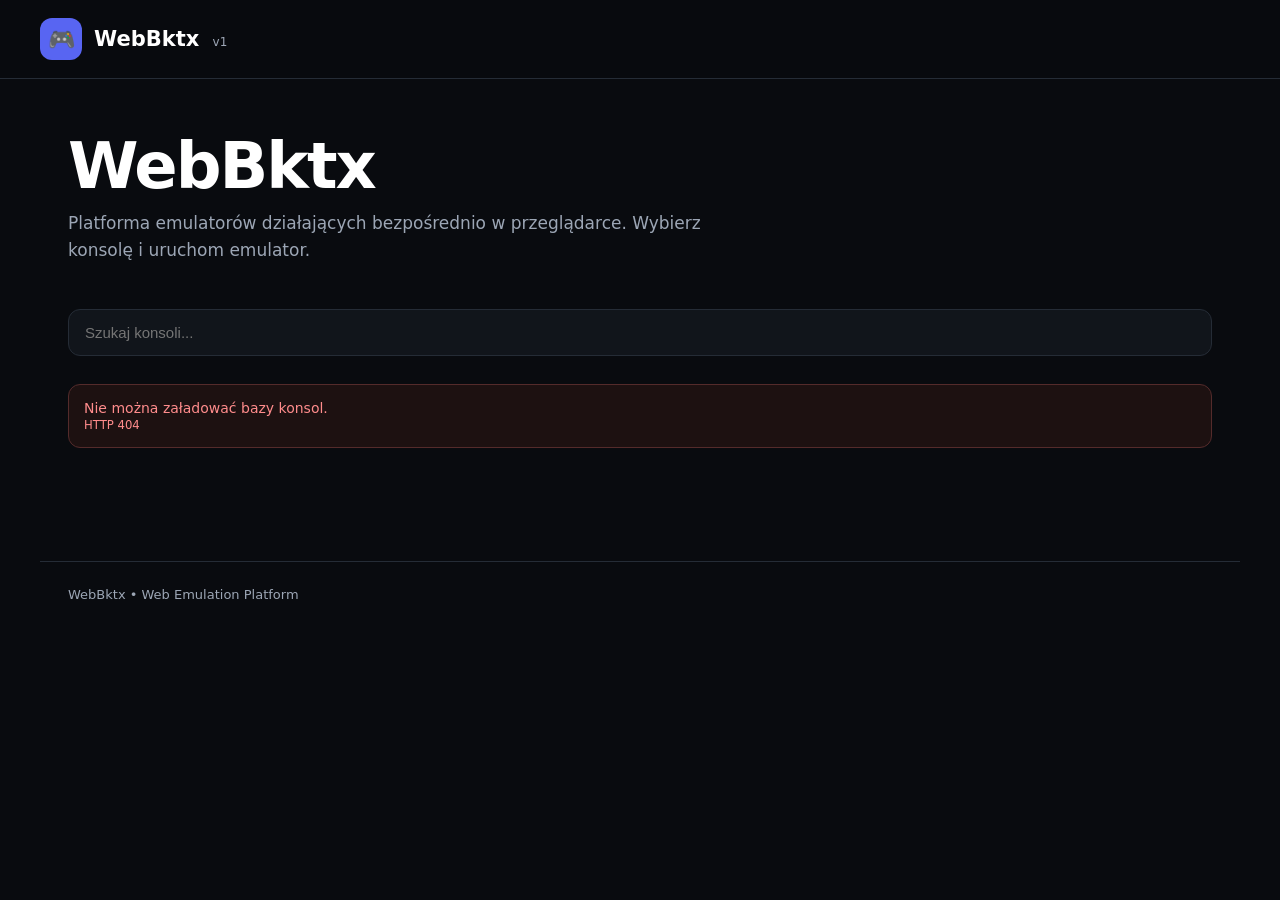
==== commit 7722164c: "Convert index.html from JSON to HTML structure Replaced JSON structure with HTML content for WebBktx" ====
--- a/index.html
+++ b/index.html
@@ -5,579 +5,937 @@
 
     <meta
         name="viewport"
-        content="width=device-width, initial-scale=1.0, viewport-fit=cover"
+        content="width=device-width, initial-scale=1.0"
     >
 
+    <!-- WebBktx metadata -->
+    <meta name="application-name" content="WebBktx">
     <meta
         name="description"
-        content="webbktx - wirtualny komputer działający w przeglądarce"
+        content="WebBktx — platforma emulatorów działających bezpośrednio w przeglądarce."
     >
-
-    <title>webbktx — Web Virtual Machine</title>
+    <meta name="generator" content="WebBktx">
+    <meta name="webbktx-schema" content="webbktx.console.v1">
+
+    <title>WebBktx</title>
 
     <style>
         * {
             box-sizing: border-box;
         }
 
-        html,
-        body {
-            margin: 0;
-            padding: 0;
-            width: 100%;
-            min-height: 100%;
-            background: #080b10;
-            color: #e8edf3;
+        :root {
             font-family:
+                Inter,
                 system-ui,
                 -apple-system,
                 BlinkMacSystemFont,
                 "Segoe UI",
                 sans-serif;
+
+            color-scheme: dark;
+
+            --background: #090b0f;
+            --surface: #11151b;
+            --surface-hover: #181e26;
+            --border: #252c36;
+            --text: #ffffff;
+            --muted: #9ca6b5;
+            --accent: #5865f2;
         }
 
         body {
+            margin: 0;
             min-height: 100vh;
-        }
-
-        button,
-        input {
-            font: inherit;
-        }
-
-        button {
-            cursor: pointer;
-        }
-
-        .app {
-            width: 100%;
-            min-height: 100vh;
-            display: flex;
-            flex-direction: column;
+            background: var(--background);
+            color: var(--text);
         }
 
         /* HEADER */
 
-        .header {
-            min-height: 64px;
-            padding: 12px 18px;
+        header {
+            position: sticky;
+            top: 0;
+            z-index: 10;
+
+            padding: 18px 28px;
+
+            background: rgba(9, 11, 15, 0.9);
+            backdrop-filter: blur(14px);
+
+            border-bottom: 1px solid var(--border);
+        }
+
+        .header-content {
+            max-width: 1200px;
+            margin: auto;
+
             display: flex;
             align-items: center;
             justify-content: space-between;
-            gap: 15px;
-            border-bottom: 1px solid #202733;
-            background: #0d1118;
+
+            gap: 20px;
+        }
+
+        .brand {
+            display: flex;
+            align-items: center;
+            gap: 12px;
         }
 
         .logo {
+            width: 42px;
+            height: 42px;
+
+            display: grid;
+            place-items: center;
+
+            border-radius: 12px;
+
+            background: var(--accent);
+
+            font-size: 22px;
+        }
+
+        .brand-name {
             font-size: 21px;
             font-weight: 800;
-            letter-spacing: 0.5px;
-        }
-
-        .logo span {
-            color: #6ea8fe;
-        }
-
-        .status {
-            padding: 7px 12px;
-            border-radius: 8px;
-            background: #171d26;
-            color: #9da9b8;
-            font-size: 13px;
-            white-space: nowrap;
-        }
-
-        .status[data-state="running"] {
-            color: #8ee28e;
-        }
-
-        .status[data-state="paused"] {
-            color: #ffd166;
+        }
+
+        .brand-version {
+            margin-left: 6px;
+
+            color: var(--muted);
+            font-size: 12px;
+            font-weight: 500;
         }
 
         /* MAIN */
 
-        .main {
+        main {
+            max-width: 1200px;
+            margin: auto;
+            padding: 55px 28px;
+        }
+
+        .hero {
+            margin-bottom: 45px;
+        }
+
+        .hero h1 {
+            margin: 0 0 12px;
+
+            font-size: clamp(36px, 6vw, 64px);
+            line-height: 1;
+
+            letter-spacing: -2px;
+        }
+
+        .hero p {
+            max-width: 650px;
+
+            margin: 0;
+
+            color: var(--muted);
+
+            font-size: 17px;
+            line-height: 1.6;
+        }
+
+        /* SEARCH */
+
+        .toolbar {
+            display: flex;
+            gap: 12px;
+
+            margin-bottom: 28px;
+        }
+
+        #search {
             width: 100%;
-            max-width: 1500px;
-            margin: 0 auto;
-            padding: 20px;
+
+            padding: 14px 16px;
+
+            border: 1px solid var(--border);
+            border-radius: 12px;
+
+            outline: none;
+
+            background: var(--surface);
+            color: var(--text);
+
+            font-size: 15px;
+        }
+
+        #search:focus {
+            border-color: var(--accent);
+        }
+
+        /* GRID */
+
+        #consoleGrid {
             display: grid;
-            grid-template-columns: 330px minmax(0, 1fr);
-            gap: 20px;
-            flex: 1;
-        }
-
-        /* SIDEBAR */
-
-        .sidebar {
+
+            grid-template-columns:
+                repeat(auto-fill, minmax(250px, 1fr));
+
+            gap: 18px;
+        }
+
+        /* CONSOLE CARD */
+
+        .console-card {
+            overflow: hidden;
+
             display: flex;
             flex-direction: column;
-            gap: 15px;
-        }
-
-        .panel {
-            background: #0d1118;
-            border: 1px solid #202733;
-            border-radius: 12px;
-            padding: 16px;
-        }
-
-        .panel h2 {
-            margin: 0 0 13px;
-            font-size: 15px;
-        }
-
-        .panel h3 {
-            margin: 0 0 8px;
-            font-size: 13px;
-            color: #9da9b8;
-            font-weight: 600;
-        }
-
-        .iso-picker {
-            width: 100%;
-            padding: 11px;
-            border: 1px dashed #3b4656;
-            border-radius: 9px;
-            background: #111722;
-            color: #dce3eb;
-        }
-
-        .iso-info {
-            margin-top: 10px;
-            padding: 10px;
-            border-radius: 8px;
-            background: #080b10;
-            color: #8f9bab;
-            font-size: 12px;
-            word-break: break-word;
-        }
-
-        .buttons {
+
+            min-height: 260px;
+
+            background: var(--surface);
+
+            border: 1px solid var(--border);
+            border-radius: 16px;
+
+            transition:
+                transform 0.15s ease,
+                border-color 0.15s ease,
+                background 0.15s ease;
+        }
+
+        .console-card:hover {
+            transform: translateY(-4px);
+
+            background: var(--surface-hover);
+
+            border-color: #3a4350;
+        }
+
+        .console-icon {
             display: grid;
-            grid-template-columns: 1fr 1fr;
-            gap: 9px;
-            margin-top: 13px;
-        }
-
-        .button {
-            min-height: 42px;
-            border: 1px solid #303a49;
-            border-radius: 8px;
-            background: #171e28;
-            color: #e8edf3;
-            transition:
-                background 0.15s,
-                border-color 0.15s,
-                transform 0.1s;
-        }
-
-        .button:hover {
-            background: #202a38;
-            border-color: #4b5b70;
-        }
-
-        .button:active {
-            transform: scale(0.98);
-        }
-
-        .button.primary {
-            background: #245ca8;
-            border-color: #3575cf;
-        }
-
-        .button.primary:hover {
-            background: #2d6bc0;
-        }
-
-        .button.full {
-            grid-column: 1 / -1;
-        }
-
-        /* INFO */
-
-        .info {
-            display: grid;
-            gap: 8px;
-        }
-
-        .info-row {
-            display: flex;
-            justify-content: space-between;
-            gap: 10px;
-            font-size: 13px;
-        }
-
-        .info-row span:first-child {
-            color: #8491a1;
-        }
-
-        .info-row span:last-child {
-            color: #d9e1ea;
-            text-align: right;
-        }
-
-        /* VM */
-
-        #vmContainer {
-            min-width: 0;
+            place-items: center;
+
+            height: 120px;
+
+            background:
+                linear-gradient(
+                    135deg,
+                    #151a22,
+                    #0d1015
+                );
+
+            font-size: 54px;
+        }
+
+        .console-content {
             display: flex;
             flex-direction: column;
-            gap: 12px;
-        }
-
-        .screen-panel {
+
             flex: 1;
-            min-height: 500px;
-            padding: 12px;
-            background: #05070a;
-            border: 1px solid #202733;
+
+            padding: 18px;
+        }
+
+        .console-name {
+            margin: 0 0 6px;
+
+            font-size: 19px;
+        }
+
+        .console-manufacturer {
+            color: var(--muted);
+
+            font-size: 13px;
+        }
+
+        .console-description {
+            margin: 14px 0;
+
+            color: var(--muted);
+
+            font-size: 14px;
+            line-height: 1.5;
+        }
+
+        .console-meta {
+            display: flex;
+            flex-wrap: wrap;
+
+            gap: 6px;
+
+            margin-top: auto;
+            margin-bottom: 14px;
+        }
+
+        .tag {
+            padding: 5px 8px;
+
+            border-radius: 7px;
+
+            background: #1b212a;
+
+            color: #aeb7c4;
+
+            font-size: 11px;
+        }
+
+        /* BUTTON */
+
+        .launch-button {
+            width: 100%;
+
+            padding: 11px 14px;
+
+            border: 0;
+            border-radius: 10px;
+
+            background: var(--accent);
+            color: white;
+
+            font-weight: 700;
+
+            cursor: pointer;
+
+            transition:
+                opacity 0.15s ease,
+                transform 0.15s ease;
+        }
+
+        .launch-button:hover {
+            opacity: 0.9;
+        }
+
+        .launch-button:active {
+            transform: scale(0.98);
+        }
+
+        .launch-button.disabled {
+            background: #252b34;
+
+            color: #707987;
+
+            cursor: not-allowed;
+        }
+
+        /* STATUS */
+
+        #status {
+            margin-bottom: 18px;
+
+            color: var(--muted);
+
+            font-size: 14px;
+        }
+
+        .error {
+            padding: 15px;
+
+            border: 1px solid #542b2b;
             border-radius: 12px;
-            display: flex;
-            align-items: center;
-            justify-content: center;
-        }
-
-        #vmScreen {
-            display: block;
-            width: 100%;
-            max-width: 1280px;
-            height: auto;
-            aspect-ratio: 16 / 10;
-            background: #000;
-            border-radius: 5px;
-            image-rendering: pixelated;
-            box-shadow: 0 0 30px rgba(0, 0, 0, 0.55);
-        }
-
-        /* LOG */
-
-        .log-panel {
-            height: 180px;
-            display: flex;
-            flex-direction: column;
-        }
-
-        #vmLog {
-            flex: 1;
-            overflow-y: auto;
-            padding: 10px;
-            background: #070a0f;
-            border-radius: 8px;
-            font-family:
-                "Cascadia Code",
-                "Consolas",
-                monospace;
-            font-size: 12px;
-            line-height: 1.6;
-            color: #9da9b8;
-        }
-
-        #vmLog div[data-type="error"] {
-            color: #ff7b7b;
+
+            background: #1d1111;
+
+            color: #ff8c8c;
         }
 
         /* FOOTER */
 
-        .footer {
-            padding: 12px 20px;
-            border-top: 1px solid #202733;
-            color: #657181;
-            font-size: 12px;
-            text-align: center;
+        footer {
+            max-width: 1200px;
+
+            margin: 40px auto 0;
+            padding: 25px 28px;
+
+            border-top: 1px solid var(--border);
+
+            color: var(--muted);
+
+            font-size: 13px;
         }
 
         /* MOBILE */
 
-        @media (max-width: 850px) {
-            .header {
-                padding: 10px 13px;
+        @media (max-width: 600px) {
+            header {
+                padding: 14px 18px;
             }
 
-            .main {
-                grid-template-columns: 1fr;
-                padding: 12px;
-                gap: 12px;
+            main {
+                padding: 40px 18px;
             }
 
-            .sidebar {
-                order: 2;
+            .hero h1 {
+                letter-spacing: -1px;
             }
 
-            #vmContainer {
-                order: 1;
-            }
-
-            .screen-panel {
-                min-height: 0;
-                padding: 7px;
-            }
-
-            #vmScreen {
-                width: 100%;
-            }
-
-            .panel {
-                padding: 13px;
-            }
-
-            .footer {
-                padding: 10px;
-            }
-        }
-
-        /* TELEFON */
-
-        @media (max-width: 500px) {
-            .logo {
-                font-size: 18px;
-            }
-
-            .status {
-                font-size: 11px;
-                padding: 6px 8px;
-            }
-
-            .main {
-                padding: 8px;
-            }
-
-            .buttons {
+            #consoleGrid {
                 grid-template-columns: 1fr;
             }
-
-            .button.full {
-                grid-column: auto;
-            }
-
-            .screen-panel {
-                padding: 3px;
-                border-radius: 7px;
-            }
-
-            #vmScreen {
-                border-radius: 3px;
-            }
-
-            .log-panel {
-                height: 150px;
-            }
         }
     </style>
 </head>
 
 <body>
 
-<div class="app">
-
-    <!-- HEADER -->
-
-    <header class="header">
-
-        <div class="logo">
-            <span>webbktx</span>
-            Web Virtual Machine
+<header>
+
+    <div class="header-content">
+
+        <div class="brand">
+
+            <div class="logo">
+                🎮
+            </div>
+
+            <div>
+                <span class="brand-name">
+                    WebBktx
+                </span>
+
+                <span class="brand-version">
+                    v1
+                </span>
+            </div>
+
         </div>
 
-        <div
-            id="vmStatus"
-            class="status"
-            data-state="stopped"
-        >
-            Gotowa
+    </div>
+
+</header>
+
+
+<main>
+
+    <section class="hero">
+
+        <h1>
+            WebBktx
+        </h1>
+
+        <p>
+            Platforma emulatorów działających
+            bezpośrednio w przeglądarce.
+            Wybierz konsolę i uruchom emulator.
+        </p>
+
+    </section>
+
+
+    <section>
+
+        <div class="toolbar">
+
+            <input
+                id="search"
+                type="search"
+                placeholder="Szukaj konsoli..."
+                autocomplete="off"
+            >
+
         </div>
 
-    </header>
-
-
-    <!-- MAIN -->
-
-    <main class="main">
-
-        <!-- SIDEBAR -->
-
-        <aside class="sidebar">
-
-            <!-- ISO -->
-
-            <section class="panel">
-
-                <h2>💿 Wirtualny dysk</h2>
-
-                <h3>Obraz ISO</h3>
-
-                <input
-                    id="isoInput"
-                    class="iso-picker"
-                    type="file"
-                    accept=".iso,application/octet-stream"
-                >
-
-                <div
-                    id="isoInfo"
-                    class="iso-info"
-                >
-                    Nie wybrano ISO
+
+        <div id="status">
+            Ładowanie konsol...
+        </div>
+
+
+        <div id="consoleGrid"></div>
+
+    </section>
+
+</main>
+
+
+<footer>
+
+    WebBktx • Web Emulation Platform
+
+</footer>
+
+
+<script>
+
+    /*
+     * ============================================================
+     * WebBktx Console Loader
+     * Schema: webbktx.console.v1
+     * ============================================================
+     */
+
+    const CONSOLE_DATABASE = "./consoles.json";
+
+    const grid =
+        document.getElementById("consoleGrid");
+
+    const status =
+        document.getElementById("status");
+
+    const search =
+        document.getElementById("search");
+
+
+    let consoles = [];
+
+
+    /*
+     * ------------------------------------------------------------
+     * LOAD DATABASE
+     * ------------------------------------------------------------
+     */
+
+    async function loadConsoleDatabase() {
+
+        try {
+
+            const response =
+                await fetch(CONSOLE_DATABASE);
+
+            if (!response.ok) {
+
+                throw new Error(
+                    `HTTP ${response.status}`
+                );
+
+            }
+
+
+            const database =
+                await response.json();
+
+
+            /*
+             * Validate WebBktx schema
+             */
+
+            if (
+                database.schema !==
+                "webbktx.console.v1"
+            ) {
+
+                throw new Error(
+                    "Nieobsługiwany schemat consoles.json"
+                );
+
+            }
+
+
+            if (
+                !Array.isArray(
+                    database.consoles
+                )
+            ) {
+
+                throw new Error(
+                    "Pole 'consoles' musi być tablicą"
+                );
+
+            }
+
+
+            consoles =
+                database.consoles;
+
+
+            renderConsoles(consoles);
+
+
+        } catch (error) {
+
+            console.error(
+                "WebBktx:",
+                error
+            );
+
+
+            status.innerHTML = `
+                <div class="error">
+                    Nie można załadować bazy konsol.
+                    <br>
+                    <small>
+                        ${escapeHTML(error.message)}
+                    </small>
                 </div>
-
-                <div class="buttons">
-
-                    <button
-                        id="startButton"
-                        class="button primary"
-                        type="button"
-                    >
-                        ▶ Start
-                    </button>
-
-                    <button
-                        id="pauseButton"
-                        class="button"
-                        type="button"
-                    >
-                        ⏸ Pauza
-                    </button>
-
-                    <button
-                        id="resetButton"
-                        class="button"
-                        type="button"
-                    >
-                        ↻ Reset
-                    </button>
-
-                    <button
-                        id="fullscreenButton"
-                        class="button"
-                        type="button"
-                    >
-                        ⛶ Pełny ekran
-                    </button>
-
-                </div>
-
-            </section>
-
-
-            <!-- KONFIGURACJA -->
-
-            <section class="panel">
-
-                <h2>⚙️ Konfiguracja VM</h2>
-
-                <div class="info">
-
-                    <div class="info-row">
-                        <span>RAM</span>
-                        <span id="vmRam">Auto</span>
-                    </div>
-
-                    <div class="info-row">
-                        <span>CPU</span>
-                        <span id="vmCpu">Auto</span>
-                    </div>
-
-                    <div class="info-row">
-                        <span>Cache</span>
-                        <span id="vmCache">Auto</span>
-                    </div>
-
-                    <div class="info-row">
-                        <span>Urządzenie</span>
-                        <span id="vmDevice">Auto</span>
-                    </div>
-
-                    <div class="info-row">
-                        <span>Czas pracy</span>
-                        <span id="vmRuntime">00:00</span>
-                    </div>
-
-                </div>
-
-            </section>
-
-
-            <!-- INFORMACJE -->
-
-            <section class="panel">
-
-                <h2>🖥️ Virtual PC</h2>
-
-                <div class="info">
-
-                    <div class="info-row">
-                        <span>BIOS</span>
-                        <span>Virtual BIOS</span>
-                    </div>
-
-                    <div class="info-row">
-                        <span>VGA</span>
-                        <span>Virtual VGA</span>
-                    </div>
-
-                    <div class="info-row">
-                        <span>CD/DVD</span>
-                        <span>ISO</span>
-                    </div>
-
-                    <div class="info-row">
-                        <span>Tryb</span>
-                        <span>Browser</span>
-                    </div>
-
-                </div>
-
-            </section>
-
-        </aside>
-
-
-        <!-- VM -->
-
-        <section id="vmContainer">
-
-            <div class="screen-panel">
-
-                <canvas
-                    id="vmScreen"
-                    width="800"
-                    height="500"
-                >
-                    Twoja przeglądarka nie obsługuje Canvas.
-                </canvas>
-
-            </div>
-
-
-            <!-- LOG -->
-
-            <section class="panel log-panel">
-
-                <h2>📋 Konsola VM</h2>
-
-                <div id="vmLog"></div>
-
-            </section>
-
-        </section>
-
-    </main>
-
-
-    <!-- FOOTER -->
-
-    <footer class="footer">
-        webbktx • Web Virtual Machine
-    </footer>
-
-</div>
-
-
-<!-- GŁÓWNY JAVASCRIPT -->
-
-<script src="app.js"></script>
+            `;
+
+        }
+
+    }
+
+
+    /*
+     * ------------------------------------------------------------
+     * RENDER CONSOLES
+     * ------------------------------------------------------------
+     */
+
+    function renderConsoles(list) {
+
+        grid.innerHTML = "";
+
+
+        if (list.length === 0) {
+
+            status.textContent =
+                "Nie znaleziono konsol.";
+
+            return;
+
+        }
+
+
+        status.textContent =
+            `${list.length} konsol`;
+
+
+        for (
+            const consoleInfo of list
+        ) {
+
+            grid.appendChild(
+                createConsoleCard(
+                    consoleInfo
+                )
+            );
+
+        }
+
+    }
+
+
+    /*
+     * ------------------------------------------------------------
+     * CREATE CARD
+     * ------------------------------------------------------------
+     */
+
+    function createConsoleCard(
+        consoleInfo
+    ) {
+
+        const card =
+            document.createElement("article");
+
+        card.className =
+            "console-card";
+
+
+        /*
+         * Icon
+         */
+
+        const icon =
+            document.createElement("div");
+
+        icon.className =
+            "console-icon";
+
+        icon.textContent =
+            consoleInfo.ui?.icon ??
+            "🎮";
+
+
+        /*
+         * Content
+         */
+
+        const content =
+            document.createElement("div");
+
+        content.className =
+            "console-content";
+
+
+        /*
+         * Name
+         */
+
+        const name =
+            document.createElement("h2");
+
+        name.className =
+            "console-name";
+
+        name.textContent =
+            consoleInfo.name ??
+            "Unknown Console";
+
+
+        /*
+         * Manufacturer
+         */
+
+        const manufacturer =
+            document.createElement("div");
+
+        manufacturer.className =
+            "console-manufacturer";
+
+        manufacturer.textContent =
+            consoleInfo.manufacturer ??
+            "Unknown manufacturer";
+
+
+        /*
+         * Description
+         */
+
+        const description =
+            document.createElement("p");
+
+        description.className =
+            "console-description";
+
+        description.textContent =
+            consoleInfo.ui?.description ??
+            "Brak opisu.";
+
+
+        /*
+         * Metadata tags
+         */
+
+        const meta =
+            document.createElement("div");
+
+        meta.className =
+            "console-meta";
+
+
+        addTag(
+            meta,
+            consoleInfo.category
+        );
+
+        addTag(
+            meta,
+            consoleInfo.releaseYear
+        );
+
+        addTag(
+            meta,
+            consoleInfo.status
+        );
+
+
+        /*
+         * Launch button
+         */
+
+        const button =
+            document.createElement("button");
+
+        button.className =
+            "launch-button";
+
+
+        const ready =
+            consoleInfo.status ===
+            "ready";
+
+
+        button.textContent =
+            ready
+                ? "Uruchom emulator"
+                : "W przygotowaniu";
+
+
+        if (!ready) {
+
+            button.classList.add(
+                "disabled"
+            );
+
+            button.disabled = true;
+
+        } else {
+
+            button.addEventListener(
+                "click",
+                () => launchConsole(
+                    consoleInfo
+                )
+            );
+
+        }
+
+
+        content.appendChild(name);
+        content.appendChild(manufacturer);
+        content.appendChild(description);
+        content.appendChild(meta);
+        content.appendChild(button);
+
+        card.appendChild(icon);
+        card.appendChild(content);
+
+
+        return card;
+
+    }
+
+
+    /*
+     * ------------------------------------------------------------
+     * TAG
+     * ------------------------------------------------------------
+     */
+
+    function addTag(
+        parent,
+        value
+    ) {
+
+        if (
+            value === undefined ||
+            value === null
+        ) {
+            return;
+        }
+
+
+        const tag =
+            document.createElement("span");
+
+        tag.className =
+            "tag";
+
+        tag.textContent =
+            value;
+
+        parent.appendChild(tag);
+
+    }
+
+
+    /*
+     * ------------------------------------------------------------
+     * LAUNCH EMULATOR
+     * ------------------------------------------------------------
+     */
+
+    function launchConsole(
+        consoleInfo
+    ) {
+
+        const entry =
+            consoleInfo.emulator?.entry;
+
+
+        if (!entry) {
+
+            console.error(
+                "Brak emulator.entry:",
+                consoleInfo
+            );
+
+            return;
+
+        }
+
+
+        window.location.href =
+            entry;
+
+    }
+
+
+    /*
+     * ------------------------------------------------------------
+     * SEARCH
+     * ------------------------------------------------------------
+     */
+
+    search.addEventListener(
+        "input",
+        () => {
+
+            const query =
+                search.value
+                    .trim()
+                    .toLowerCase();
+
+
+            if (!query) {
+
+                renderConsoles(
+                    consoles
+                );
+
+                return;
+
+            }
+
+
+            const filtered =
+                consoles.filter(
+                    consoleInfo => {
+
+                        const text = [
+
+                            consoleInfo.id,
+
+                            consoleInfo.name,
+
+                            consoleInfo.manufacturer,
+
+                            consoleInfo.category,
+
+                            consoleInfo.ui?.description,
+
+                            consoleInfo.hardware?.cpu
+
+                        ]
+                        .filter(Boolean)
+                        .join(" ")
+                        .toLowerCase();
+
+
+                        return text.includes(
+                            query
+                        );
+
+                    }
+                );
+
+
+            renderConsoles(
+                filtered
+            );
+
+        }
+    );
+
+
+    /*
+     * ------------------------------------------------------------
+     * BASIC HTML ESCAPE
+     * ------------------------------------------------------------
+     */
+
+    function escapeHTML(
+        value
+    ) {
+
+        return String(value)
+            .replaceAll("&", "&amp;")
+            .replaceAll("<", "&lt;")
+            .replaceAll(">", "&gt;")
+            .replaceAll('"', "&quot;")
+            .replaceAll("'", "&#039;");
+
+    }
+
+
+    /*
+     * ------------------------------------------------------------
+     * START
+     * ------------------------------------------------------------
+     */
+
+    loadConsoleDatabase();
+
+</script>
 
 </body>
 </html>
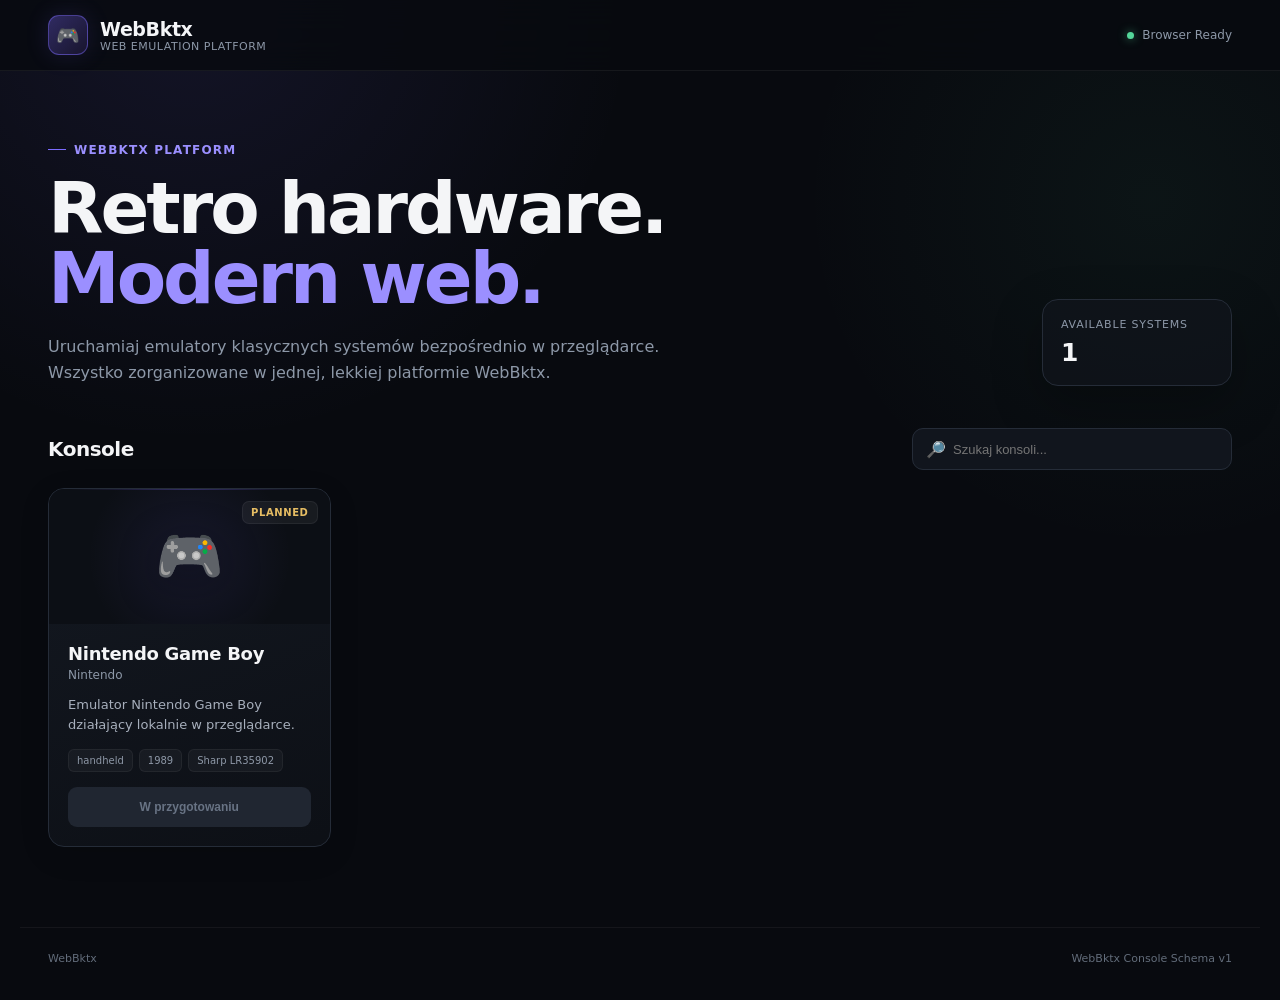
==== commit 4739f25d: "Refactor index.html for improved structure and styles Refactor HTML structure and update styles for " ====
--- a/index.html
+++ b/index.html
@@ -8,448 +8,1013 @@
         content="width=device-width, initial-scale=1.0"
     >
 
-    <!-- WebBktx metadata -->
-    <meta name="application-name" content="WebBktx">
+    <meta
+        name="application-name"
+        content="WebBktx"
+    >
+
     <meta
         name="description"
-        content="WebBktx — platforma emulatorów działających bezpośrednio w przeglądarce."
+        content="WebBktx — nowoczesna platforma emulatorów działających bezpośrednio w przeglądarce."
     >
-    <meta name="generator" content="WebBktx">
-    <meta name="webbktx-schema" content="webbktx.console.v1">
+
+    <meta
+        name="webbktx-schema"
+        content="webbktx.console.v1"
+    >
 
     <title>WebBktx</title>
 
     <style>
+        /* =====================================================
+           WEBBKTX
+           Modern Retro Interface
+           ===================================================== */
+
+        :root {
+            --bg: #080a0f;
+            --bg-soft: #0d1017;
+            --panel: #11151d;
+            --panel-hover: #171c26;
+
+            --border: #252c38;
+            --border-light: #303949;
+
+            --text: #f4f5f7;
+            --muted: #8d98a8;
+
+            --accent: #7c6cff;
+            --accent-light: #9b8fff;
+
+            --green: #54d69a;
+            --yellow: #e6bd63;
+
+            --shadow:
+                0 18px 50px rgba(0, 0, 0, 0.28);
+
+            --radius: 16px;
+        }
+
+
         * {
             box-sizing: border-box;
         }
 
-        :root {
+
+        html {
+            scroll-behavior: smooth;
+        }
+
+
+        body {
+            margin: 0;
+
+            min-height: 100vh;
+
+            background:
+                radial-gradient(
+                    circle at 15% 0%,
+                    rgba(124, 108, 255, 0.10),
+                    transparent 30%
+                ),
+                radial-gradient(
+                    circle at 90% 20%,
+                    rgba(84, 214, 154, 0.05),
+                    transparent 25%
+                ),
+                var(--bg);
+
+            color: var(--text);
+
             font-family:
                 Inter,
+                ui-sans-serif,
                 system-ui,
                 -apple-system,
                 BlinkMacSystemFont,
                 "Segoe UI",
                 sans-serif;
 
-            color-scheme: dark;
-
-            --background: #090b0f;
-            --surface: #11151b;
-            --surface-hover: #181e26;
-            --border: #252c36;
-            --text: #ffffff;
-            --muted: #9ca6b5;
-            --accent: #5865f2;
-        }
-
-        body {
-            margin: 0;
-            min-height: 100vh;
-            background: var(--background);
-            color: var(--text);
-        }
-
-        /* HEADER */
+            -webkit-font-smoothing: antialiased;
+        }
+
+
+        /* =====================================================
+           HEADER
+           ===================================================== */
 
         header {
             position: sticky;
             top: 0;
-            z-index: 10;
-
-            padding: 18px 28px;
-
-            background: rgba(9, 11, 15, 0.9);
-            backdrop-filter: blur(14px);
-
-            border-bottom: 1px solid var(--border);
-        }
-
-        .header-content {
-            max-width: 1200px;
+
+            z-index: 100;
+
+            border-bottom:
+                1px solid rgba(255,255,255,0.06);
+
+            background:
+                rgba(8, 10, 15, 0.82);
+
+            backdrop-filter:
+                blur(18px);
+        }
+
+
+        .header-inner {
+            max-width: 1240px;
+
             margin: auto;
 
+            min-height: 70px;
+
+            padding:
+                0 28px;
+
             display: flex;
+
             align-items: center;
+
             justify-content: space-between;
 
-            gap: 20px;
-        }
+            gap: 24px;
+        }
+
 
         .brand {
             display: flex;
+
             align-items: center;
+
             gap: 12px;
         }
 
-        .logo {
-            width: 42px;
-            height: 42px;
+
+        .brand-logo {
+            width: 40px;
+            height: 40px;
 
             display: grid;
+
             place-items: center;
 
-            border-radius: 12px;
-
-            background: var(--accent);
-
-            font-size: 22px;
-        }
-
-        .brand-name {
-            font-size: 21px;
-            font-weight: 800;
-        }
-
-        .brand-version {
-            margin-left: 6px;
-
-            color: var(--muted);
-            font-size: 12px;
-            font-weight: 500;
-        }
-
-        /* MAIN */
-
-        main {
-            max-width: 1200px;
-            margin: auto;
-            padding: 55px 28px;
-        }
-
-        .hero {
-            margin-bottom: 45px;
-        }
-
-        .hero h1 {
-            margin: 0 0 12px;
-
-            font-size: clamp(36px, 6vw, 64px);
-            line-height: 1;
-
-            letter-spacing: -2px;
-        }
-
-        .hero p {
-            max-width: 650px;
-
-            margin: 0;
-
-            color: var(--muted);
-
-            font-size: 17px;
-            line-height: 1.6;
-        }
-
-        /* SEARCH */
-
-        .toolbar {
-            display: flex;
-            gap: 12px;
-
-            margin-bottom: 28px;
-        }
-
-        #search {
-            width: 100%;
-
-            padding: 14px 16px;
-
-            border: 1px solid var(--border);
-            border-radius: 12px;
-
-            outline: none;
-
-            background: var(--surface);
-            color: var(--text);
-
-            font-size: 15px;
-        }
-
-        #search:focus {
-            border-color: var(--accent);
-        }
-
-        /* GRID */
-
-        #consoleGrid {
-            display: grid;
-
-            grid-template-columns:
-                repeat(auto-fill, minmax(250px, 1fr));
-
-            gap: 18px;
-        }
-
-        /* CONSOLE CARD */
-
-        .console-card {
-            overflow: hidden;
-
-            display: flex;
-            flex-direction: column;
-
-            min-height: 260px;
-
-            background: var(--surface);
-
-            border: 1px solid var(--border);
-            border-radius: 16px;
-
-            transition:
-                transform 0.15s ease,
-                border-color 0.15s ease,
-                background 0.15s ease;
-        }
-
-        .console-card:hover {
-            transform: translateY(-4px);
-
-            background: var(--surface-hover);
-
-            border-color: #3a4350;
-        }
-
-        .console-icon {
-            display: grid;
-            place-items: center;
-
-            height: 120px;
+            border:
+                1px solid rgba(124,108,255,0.45);
+
+            border-radius: 11px;
 
             background:
                 linear-gradient(
                     135deg,
-                    #151a22,
-                    #0d1015
+                    #302b62,
+                    #18152d
                 );
 
-            font-size: 54px;
-        }
+            box-shadow:
+                0 0 24px
+                rgba(124,108,255,0.14);
+
+            font-size: 19px;
+        }
+
+
+        .brand-text {
+            display: flex;
+
+            flex-direction: column;
+        }
+
+
+        .brand-name {
+            font-size: 19px;
+
+            font-weight: 800;
+
+            letter-spacing: -0.4px;
+        }
+
+
+        .brand-subtitle {
+            color: var(--muted);
+
+            font-size: 11px;
+
+            letter-spacing: 0.5px;
+
+            text-transform: uppercase;
+        }
+
+
+        .header-status {
+            display: flex;
+
+            align-items: center;
+
+            gap: 8px;
+
+            color: var(--muted);
+
+            font-size: 12px;
+        }
+
+
+        .status-dot {
+            width: 7px;
+            height: 7px;
+
+            border-radius: 50%;
+
+            background: var(--green);
+
+            box-shadow:
+                0 0 10px
+                rgba(84,214,154,0.6);
+        }
+
+
+        /* =====================================================
+           MAIN
+           ===================================================== */
+
+        main {
+            max-width: 1240px;
+
+            margin: auto;
+
+            padding:
+                64px 28px 80px;
+        }
+
+
+        /* =====================================================
+           HERO
+           ===================================================== */
+
+        .hero {
+            display: grid;
+
+            grid-template-columns:
+                minmax(0, 1fr)
+                auto;
+
+            align-items: end;
+
+            gap: 40px;
+
+            margin-bottom: 42px;
+        }
+
+
+        .hero-label {
+            display: inline-flex;
+
+            align-items: center;
+
+            gap: 8px;
+
+            margin-bottom: 16px;
+
+            color: var(--accent-light);
+
+            font-size: 12px;
+
+            font-weight: 700;
+
+            letter-spacing: 1.2px;
+
+            text-transform: uppercase;
+        }
+
+
+        .hero-label::before {
+            content: "";
+
+            width: 18px;
+            height: 1px;
+
+            background: var(--accent);
+        }
+
+
+        .hero h1 {
+            margin: 0;
+
+            max-width: 760px;
+
+            font-size:
+                clamp(42px, 7vw, 72px);
+
+            line-height: 0.98;
+
+            letter-spacing: -3px;
+        }
+
+
+        .hero h1 span {
+            color: var(--accent-light);
+        }
+
+
+        .hero-description {
+            max-width: 650px;
+
+            margin:
+                20px 0 0;
+
+            color: var(--muted);
+
+            font-size: 16px;
+
+            line-height: 1.65;
+        }
+
+
+        .hero-box {
+            min-width: 190px;
+
+            padding: 18px;
+
+            border:
+                1px solid var(--border);
+
+            border-radius: var(--radius);
+
+            background:
+                rgba(17,21,29,0.65);
+
+            box-shadow: var(--shadow);
+        }
+
+
+        .hero-box-label {
+            color: var(--muted);
+
+            font-size: 11px;
+
+            text-transform: uppercase;
+
+            letter-spacing: 0.8px;
+        }
+
+
+        .hero-box-value {
+            margin-top: 7px;
+
+            font-size: 25px;
+
+            font-weight: 800;
+        }
+
+
+        /* =====================================================
+           TOOLBAR
+           ===================================================== */
+
+        .toolbar {
+            display: flex;
+
+            align-items: center;
+
+            justify-content: space-between;
+
+            gap: 15px;
+
+            margin-bottom: 18px;
+        }
+
+
+        .section-title {
+            margin: 0;
+
+            font-size: 20px;
+
+            letter-spacing: -0.5px;
+        }
+
+
+        .search {
+            position: relative;
+
+            width: min(320px, 100%);
+        }
+
+
+        .search input {
+            width: 100%;
+
+            height: 42px;
+
+            padding:
+                0 15px 0 40px;
+
+            outline: none;
+
+            border:
+                1px solid var(--border);
+
+            border-radius: 11px;
+
+            background:
+                var(--panel);
+
+            color: var(--text);
+
+            font-size: 13px;
+
+            transition:
+                border-color 0.15s,
+                background 0.15s;
+        }
+
+
+        .search input:focus {
+            border-color:
+                rgba(124,108,255,0.7);
+
+            background:
+                var(--panel-hover);
+        }
+
+
+        .search-icon {
+            position: absolute;
+
+            left: 14px;
+            top: 50%;
+
+            transform:
+                translateY(-50%);
+
+            color: var(--muted);
+
+            pointer-events: none;
+        }
+
+
+        /* =====================================================
+           GRID
+           ===================================================== */
+
+        #consoleGrid {
+            display: grid;
+
+            grid-template-columns:
+                repeat(
+                    auto-fill,
+                    minmax(270px, 1fr)
+                );
+
+            gap: 18px;
+        }
+
+
+        /* =====================================================
+           CONSOLE CARD
+           ===================================================== */
+
+        .console-card {
+            position: relative;
+
+            overflow: hidden;
+
+            display: flex;
+
+            flex-direction: column;
+
+            min-height: 315px;
+
+            border:
+                1px solid var(--border);
+
+            border-radius: var(--radius);
+
+            background:
+                linear-gradient(
+                    160deg,
+                    rgba(20,25,34,0.96),
+                    rgba(13,16,22,0.96)
+                );
+
+            box-shadow:
+                0 8px 30px
+                rgba(0,0,0,0.12);
+
+            transition:
+                transform 0.18s ease,
+                border-color 0.18s ease,
+                box-shadow 0.18s ease;
+        }
+
+
+        .console-card::after {
+            content: "";
+
+            position: absolute;
+
+            top: 0;
+            left: 20px;
+            right: 20px;
+
+            height: 1px;
+
+            background:
+                linear-gradient(
+                    90deg,
+                    transparent,
+                    rgba(124,108,255,0.5),
+                    transparent
+                );
+
+            opacity: 0.6;
+        }
+
+
+        .console-card:hover {
+            transform:
+                translateY(-5px);
+
+            border-color:
+                var(--border-light);
+
+            box-shadow:
+                0 18px 45px
+                rgba(0,0,0,0.28);
+        }
+
+
+        .console-visual {
+            position: relative;
+
+            height: 135px;
+
+            display: grid;
+
+            place-items: center;
+
+            background:
+                radial-gradient(
+                    circle,
+                    rgba(124,108,255,0.10),
+                    transparent 65%
+                ),
+                #0c0f15;
+        }
+
+
+        .console-icon {
+            font-size: 55px;
+
+            filter:
+                drop-shadow(
+                    0 8px 20px
+                    rgba(0,0,0,0.4)
+                );
+        }
+
+
+        .status-badge {
+            position: absolute;
+
+            top: 12px;
+            right: 12px;
+
+            padding:
+                5px 8px;
+
+            border-radius: 7px;
+
+            background:
+                rgba(255,255,255,0.05);
+
+            border:
+                1px solid rgba(255,255,255,0.06);
+
+            color: var(--muted);
+
+            font-size: 10px;
+
+            font-weight: 700;
+
+            text-transform: uppercase;
+
+            letter-spacing: 0.6px;
+        }
+
+
+        .status-badge.ready {
+            color: var(--green);
+        }
+
+
+        .status-badge.planned {
+            color: var(--yellow);
+        }
+
 
         .console-content {
             display: flex;
+
+            flex: 1;
+
             flex-direction: column;
 
-            flex: 1;
-
-            padding: 18px;
-        }
+            padding: 19px;
+        }
+
 
         .console-name {
-            margin: 0 0 6px;
-
-            font-size: 19px;
-        }
+            margin: 0;
+
+            font-size: 18px;
+
+            letter-spacing: -0.3px;
+        }
+
 
         .console-manufacturer {
+            margin-top: 4px;
+
             color: var(--muted);
 
+            font-size: 12px;
+        }
+
+
+        .console-description {
+            margin:
+                13px 0 15px;
+
+            color: #a7afbc;
+
             font-size: 13px;
-        }
-
-        .console-description {
-            margin: 14px 0;
-
-            color: var(--muted);
-
-            font-size: 14px;
+
             line-height: 1.5;
         }
 
-        .console-meta {
+
+        .console-tags {
             display: flex;
+
             flex-wrap: wrap;
 
             gap: 6px;
 
             margin-top: auto;
-            margin-bottom: 14px;
-        }
+
+            margin-bottom: 15px;
+        }
+
 
         .tag {
-            padding: 5px 8px;
-
-            border-radius: 7px;
-
-            background: #1b212a;
-
-            color: #aeb7c4;
-
-            font-size: 11px;
-        }
-
-        /* BUTTON */
+            padding:
+                5px 8px;
+
+            border:
+                1px solid rgba(255,255,255,0.05);
+
+            border-radius: 6px;
+
+            background:
+                rgba(255,255,255,0.035);
+
+            color: #8e98a7;
+
+            font-size: 10px;
+        }
+
+
+        /* =====================================================
+           BUTTON
+           ===================================================== */
 
         .launch-button {
             width: 100%;
 
-            padding: 11px 14px;
+            height: 40px;
 
             border: 0;
-            border-radius: 10px;
-
-            background: var(--accent);
+
+            border-radius: 9px;
+
+            background:
+                linear-gradient(
+                    135deg,
+                    #8172ff,
+                    #6556df
+                );
+
             color: white;
 
-            font-weight: 700;
+            font-size: 12px;
+
+            font-weight: 750;
 
             cursor: pointer;
 
             transition:
-                opacity 0.15s ease,
-                transform 0.15s ease;
-        }
+                transform 0.12s,
+                filter 0.12s,
+                opacity 0.12s;
+        }
+
 
         .launch-button:hover {
-            opacity: 0.9;
-        }
+            filter:
+                brightness(1.08);
+        }
+
 
         .launch-button:active {
-            transform: scale(0.98);
-        }
+            transform:
+                scale(0.98);
+        }
+
 
         .launch-button.disabled {
-            background: #252b34;
-
-            color: #707987;
-
-            cursor: not-allowed;
-        }
-
-        /* STATUS */
-
-        #status {
-            margin-bottom: 18px;
+            background:
+                #202631;
+
+            color:
+                #687384;
+
+            cursor:
+                not-allowed;
+        }
+
+
+        /* =====================================================
+           EMPTY / ERROR
+           ===================================================== */
+
+        .message {
+            grid-column: 1 / -1;
+
+            padding: 35px;
+
+            text-align: center;
+
+            border:
+                1px solid var(--border);
+
+            border-radius: var(--radius);
+
+            background: var(--panel);
 
             color: var(--muted);
-
-            font-size: 14px;
-        }
+        }
+
 
         .error {
-            padding: 15px;
-
-            border: 1px solid #542b2b;
-            border-radius: 12px;
-
-            background: #1d1111;
-
-            color: #ff8c8c;
-        }
-
-        /* FOOTER */
+            color: #ff9292;
+        }
+
+
+        /* =====================================================
+           FOOTER
+           ===================================================== */
 
         footer {
-            max-width: 1200px;
-
-            margin: 40px auto 0;
-            padding: 25px 28px;
-
-            border-top: 1px solid var(--border);
-
-            color: var(--muted);
-
-            font-size: 13px;
-        }
-
-        /* MOBILE */
-
-        @media (max-width: 600px) {
-            header {
-                padding: 14px 18px;
+            max-width: 1240px;
+
+            margin: auto;
+
+            padding:
+                24px 28px 35px;
+
+            border-top:
+                1px solid rgba(255,255,255,0.05);
+
+            color: #626c7a;
+
+            font-size: 11px;
+
+            display: flex;
+
+            justify-content: space-between;
+
+            gap: 20px;
+        }
+
+
+        /* =====================================================
+           RESPONSIVE
+           ===================================================== */
+
+        @media (max-width: 760px) {
+
+            .header-inner {
+                padding: 0 18px;
             }
 
+
+            .header-status {
+                display: none;
+            }
+
+
             main {
-                padding: 40px 18px;
+                padding:
+                    45px 18px 60px;
             }
 
+
+            .hero {
+                grid-template-columns: 1fr;
+
+                gap: 25px;
+            }
+
+
             .hero h1 {
-                letter-spacing: -1px;
+                letter-spacing: -2px;
             }
+
+
+            .hero-box {
+                width: 100%;
+            }
+
+
+            .toolbar {
+                align-items: stretch;
+
+                flex-direction: column;
+            }
+
+
+            .search {
+                width: 100%;
+            }
+
 
             #consoleGrid {
                 grid-template-columns: 1fr;
             }
+
+
+            footer {
+                padding-left: 18px;
+                padding-right: 18px;
+
+                flex-direction: column;
+            }
+
         }
     </style>
 </head>
 
+
 <body>
 
+
+<!-- =========================================================
+     HEADER
+     ========================================================= -->
+
 <header>
 
-    <div class="header-content">
+    <div class="header-inner">
 
         <div class="brand">
 
-            <div class="logo">
+            <div class="brand-logo">
                 🎮
             </div>
 
-            <div>
-                <span class="brand-name">
+            <div class="brand-text">
+
+                <div class="brand-name">
                     WebBktx
+                </div>
+
+                <div class="brand-subtitle">
+                    Web Emulation Platform
+                </div>
+
+            </div>
+
+        </div>
+
+
+        <div class="header-status">
+
+            <span class="status-dot"></span>
+
+            Browser Ready
+
+        </div>
+
+    </div>
+
+</header>
+
+
+<!-- =========================================================
+     MAIN
+     ========================================================= -->
+
+<main>
+
+
+    <section class="hero">
+
+        <div>
+
+            <div class="hero-label">
+                WebBktx Platform
+            </div>
+
+
+            <h1>
+                Retro hardware.
+                <span>Modern web.</span>
+            </h1>
+
+
+            <p class="hero-description">
+                Uruchamiaj emulatory klasycznych systemów
+                bezpośrednio w przeglądarce.
+                Wszystko zorganizowane w jednej,
+                lekkiej platformie WebBktx.
+            </p>
+
+        </div>
+
+
+        <div class="hero-box">
+
+            <div class="hero-box-label">
+                Available systems
+            </div>
+
+            <div
+                class="hero-box-value"
+                id="systemCount"
+            >
+                —
+            </div>
+
+        </div>
+
+    </section>
+
+
+    <!-- =====================================================
+         CONSOLES
+         ===================================================== -->
+
+    <section>
+
+        <div class="toolbar">
+
+            <h2 class="section-title">
+                Konsole
+            </h2>
+
+
+            <label class="search">
+
+                <span class="search-icon">
+                    🔎
                 </span>
 
-                <span class="brand-version">
-                    v1
-                </span>
+                <input
+                    id="search"
+                    type="search"
+                    placeholder="Szukaj konsoli..."
+                    autocomplete="off"
+                >
+
+            </label>
+
+        </div>
+
+
+        <div id="consoleGrid">
+
+            <div class="message">
+                Ładowanie konsol...
             </div>
 
         </div>
 
-    </div>
-
-</header>
-
-
-<main>
-
-    <section class="hero">
-
-        <h1>
-            WebBktx
-        </h1>
-
-        <p>
-            Platforma emulatorów działających
-            bezpośrednio w przeglądarce.
-            Wybierz konsolę i uruchom emulator.
-        </p>
-
     </section>
 
-
-    <section>
-
-        <div class="toolbar">
-
-            <input
-                id="search"
-                type="search"
-                placeholder="Szukaj konsoli..."
-                autocomplete="off"
-            >
-
-        </div>
-
-
-        <div id="status">
-            Ładowanie konsol...
-        </div>
-
-
-        <div id="consoleGrid"></div>
-
-    </section>
-
 </main>
 
 
+<!-- =========================================================
+     FOOTER
+     ========================================================= -->
+
 <footer>
 
-    WebBktx • Web Emulation Platform
+    <span>
+        WebBktx
+    </span>
+
+    <span>
+        WebBktx Console Schema v1
+    </span>
 
 </footer>
 
@@ -457,39 +1022,59 @@
 <script>
 
     /*
-     * ============================================================
-     * WebBktx Console Loader
-     * Schema: webbktx.console.v1
-     * ============================================================
+     * =========================================================
+     * WebBktx Console System
+     *
+     * Console database:
+     * data/consoles.json
+     *
+     * Schema:
+     * webbktx.console.v1
+     * =========================================================
      */
 
-    const CONSOLE_DATABASE = "./consoles.json";
+
+    const DATABASE =
+        "./data/consoles.json";
+
 
     const grid =
-        document.getElementById("consoleGrid");
-
-    const status =
-        document.getElementById("status");
+        document.getElementById(
+            "consoleGrid"
+        );
+
 
     const search =
-        document.getElementById("search");
+        document.getElementById(
+            "search"
+        );
+
+
+    const systemCount =
+        document.getElementById(
+            "systemCount"
+        );
 
 
     let consoles = [];
 
 
-    /*
-     * ------------------------------------------------------------
-     * LOAD DATABASE
-     * ------------------------------------------------------------
-     */
-
-    async function loadConsoleDatabase() {
+    /* =========================================================
+       LOAD JSON
+       ========================================================= */
+
+    async function loadConsoles() {
 
         try {
 
             const response =
-                await fetch(CONSOLE_DATABASE);
+                await fetch(
+                    DATABASE,
+                    {
+                        cache: "no-store"
+                    }
+                );
+
 
             if (!response.ok) {
 
@@ -504,9 +1089,7 @@
                 await response.json();
 
 
-            /*
-             * Validate WebBktx schema
-             */
+            /* Validate schema */
 
             if (
                 database.schema !==
@@ -514,7 +1097,7 @@
             ) {
 
                 throw new Error(
-                    "Nieobsługiwany schemat consoles.json"
+                    "Nieobsługiwany schemat JSON."
                 );
 
             }
@@ -527,7 +1110,7 @@
             ) {
 
                 throw new Error(
-                    "Pole 'consoles' musi być tablicą"
+                    "Brak tablicy 'consoles'."
                 );
 
             }
@@ -537,7 +1120,13 @@
                 database.consoles;
 
 
-            renderConsoles(consoles);
+            systemCount.textContent =
+                consoles.length;
+
+
+            renderConsoles(
+                consoles
+            );
 
 
         } catch (error) {
@@ -548,12 +1137,15 @@
             );
 
 
-            status.innerHTML = `
-                <div class="error">
-                    Nie można załadować bazy konsol.
-                    <br>
+            grid.innerHTML = `
+                <div class="message error">
+                    Nie udało się załadować
+                    bazy konsol.
+                    <br><br>
                     <small>
-                        ${escapeHTML(error.message)}
+                        ${escapeHTML(
+                            error.message
+                        )}
                     </small>
                 </div>
             `;
@@ -563,39 +1155,45 @@
     }
 
 
-    /*
-     * ------------------------------------------------------------
-     * RENDER CONSOLES
-     * ------------------------------------------------------------
-     */
-
-    function renderConsoles(list) {
+    /* =========================================================
+       RENDER
+       ========================================================= */
+
+    function renderConsoles(
+        list
+    ) {
 
         grid.innerHTML = "";
 
 
-        if (list.length === 0) {
-
-            status.textContent =
-                "Nie znaleziono konsol.";
+        if (
+            list.length === 0
+        ) {
+
+            grid.innerHTML = `
+                <div class="message">
+                    Nie znaleziono konsol.
+                </div>
+            `;
 
             return;
 
         }
 
 
-        status.textContent =
-            `${list.length} konsol`;
-
-
         for (
-            const consoleInfo of list
+            const consoleInfo
+            of list
         ) {
 
+            const card =
+                createCard(
+                    consoleInfo
+                );
+
+
             grid.appendChild(
-                createConsoleCard(
-                    consoleInfo
-                )
+                card
             );
 
         }
@@ -603,32 +1201,47 @@
     }
 
 
-    /*
-     * ------------------------------------------------------------
-     * CREATE CARD
-     * ------------------------------------------------------------
-     */
-
-    function createConsoleCard(
+    /* =========================================================
+       CARD
+       ========================================================= */
+
+    function createCard(
         consoleInfo
     ) {
 
         const card =
-            document.createElement("article");
+            document.createElement(
+                "article"
+            );
+
 
         card.className =
             "console-card";
 
 
         /*
-         * Icon
+         * VISUAL
          */
 
+        const visual =
+            document.createElement(
+                "div"
+            );
+
+
+        visual.className =
+            "console-visual";
+
+
         const icon =
-            document.createElement("div");
+            document.createElement(
+                "div"
+            );
+
 
         icon.className =
             "console-icon";
+
 
         icon.textContent =
             consoleInfo.ui?.icon ??
@@ -636,55 +1249,125 @@
 
 
         /*
-         * Content
+         * STATUS
          */
 
+        const status =
+            document.createElement(
+                "div"
+            );
+
+
+        status.className =
+            "status-badge";
+
+
+        const currentStatus =
+            consoleInfo.status ??
+            "unknown";
+
+
+        status.textContent =
+            currentStatus;
+
+
+        if (
+            currentStatus === "ready"
+        ) {
+
+            status.classList.add(
+                "ready"
+            );
+
+        }
+
+
+        if (
+            currentStatus === "planned"
+        ) {
+
+            status.classList.add(
+                "planned"
+            );
+
+        }
+
+
+        visual.appendChild(
+            icon
+        );
+
+
+        visual.appendChild(
+            status
+        );
+
+
+        /*
+         * CONTENT
+         */
+
         const content =
-            document.createElement("div");
+            document.createElement(
+                "div"
+            );
+
 
         content.className =
             "console-content";
 
 
         /*
-         * Name
+         * NAME
          */
 
         const name =
-            document.createElement("h2");
+            document.createElement(
+                "h3"
+            );
+
 
         name.className =
             "console-name";
 
+
         name.textContent =
             consoleInfo.name ??
-            "Unknown Console";
+            "Unknown";
 
 
         /*
-         * Manufacturer
+         * MANUFACTURER
          */
 
         const manufacturer =
-            document.createElement("div");
+            document.createElement(
+                "div"
+            );
+
 
         manufacturer.className =
             "console-manufacturer";
 
+
         manufacturer.textContent =
             consoleInfo.manufacturer ??
-            "Unknown manufacturer";
+            "";
 
 
         /*
-         * Description
+         * DESCRIPTION
          */
 
         const description =
-            document.createElement("p");
+            document.createElement(
+                "p"
+            );
+
 
         description.className =
             "console-description";
+
 
         description.textContent =
             consoleInfo.ui?.description ??
@@ -692,82 +1375,126 @@
 
 
         /*
-         * Metadata tags
+         * TAGS
          */
 
-        const meta =
-            document.createElement("div");
-
-        meta.className =
-            "console-meta";
+        const tags =
+            document.createElement(
+                "div"
+            );
+
+
+        tags.className =
+            "console-tags";
 
 
         addTag(
-            meta,
+            tags,
             consoleInfo.category
         );
 
+
         addTag(
-            meta,
+            tags,
             consoleInfo.releaseYear
         );
 
+
         addTag(
-            meta,
-            consoleInfo.status
+            tags,
+            consoleInfo.hardware?.cpu
         );
 
 
         /*
-         * Launch button
+         * BUTTON
          */
 
         const button =
-            document.createElement("button");
+            document.createElement(
+                "button"
+            );
+
 
         button.className =
             "launch-button";
 
 
         const ready =
-            consoleInfo.status ===
-            "ready";
-
-
-        button.textContent =
-            ready
-                ? "Uruchom emulator"
-                : "W przygotowaniu";
-
-
-        if (!ready) {
+            currentStatus === "ready";
+
+
+        if (ready) {
+
+            button.textContent =
+                "Uruchom emulator";
+
+
+            button.addEventListener(
+                "click",
+                () => {
+
+                    launchEmulator(
+                        consoleInfo
+                    );
+
+                }
+            );
+
+        } else {
+
+            button.textContent =
+                "W przygotowaniu";
+
+
+            button.disabled =
+                true;
+
 
             button.classList.add(
                 "disabled"
             );
 
-            button.disabled = true;
-
-        } else {
-
-            button.addEventListener(
-                "click",
-                () => launchConsole(
-                    consoleInfo
-                )
-            );
-
-        }
-
-
-        content.appendChild(name);
-        content.appendChild(manufacturer);
-        content.appendChild(description);
-        content.appendChild(meta);
-        content.appendChild(button);
-
-        card.appendChild(icon);
-        card.appendChild(content);
+        }
+
+
+        /*
+         * BUILD
+         */
+
+        content.appendChild(
+            name
+        );
+
+
+        content.appendChild(
+            manufacturer
+        );
+
+
+        content.appendChild(
+            description
+        );
+
+
+        content.appendChild(
+            tags
+        );
+
+
+        content.appendChild(
+            button
+        );
+
+
+        card.appendChild(
+            visual
+        );
+
+
+        card.appendChild(
+            content
+        );
 
 
         return card;
@@ -775,11 +1502,9 @@
     }
 
 
-    /*
-     * ------------------------------------------------------------
-     * TAG
-     * ------------------------------------------------------------
-     */
+    /* =========================================================
+       TAG
+       ========================================================= */
 
     function addTag(
         parent,
@@ -788,33 +1513,41 @@
 
         if (
             value === undefined ||
-            value === null
+            value === null ||
+            value === ""
         ) {
+
             return;
+
         }
 
 
         const tag =
-            document.createElement("span");
+            document.createElement(
+                "span"
+            );
+
 
         tag.className =
             "tag";
 
+
         tag.textContent =
             value;
 
-        parent.appendChild(tag);
+
+        parent.appendChild(
+            tag
+        );
 
     }
 
 
-    /*
-     * ------------------------------------------------------------
-     * LAUNCH EMULATOR
-     * ------------------------------------------------------------
-     */
-
-    function launchConsole(
+    /* =========================================================
+       LAUNCH
+       ========================================================= */
+
+    function launchEmulator(
         consoleInfo
     ) {
 
@@ -840,11 +1573,9 @@
     }
 
 
-    /*
-     * ------------------------------------------------------------
-     * SEARCH
-     * ------------------------------------------------------------
-     */
+    /* =========================================================
+       SEARCH
+       ========================================================= */
 
     search.addEventListener(
         "input",
@@ -871,7 +1602,7 @@
                 consoles.filter(
                     consoleInfo => {
 
-                        const text = [
+                        const searchable = [
 
                             consoleInfo.id,
 
@@ -880,6 +1611,8 @@
                             consoleInfo.manufacturer,
 
                             consoleInfo.category,
+
+                            consoleInfo.releaseYear,
 
                             consoleInfo.ui?.description,
 
@@ -891,9 +1624,10 @@
                         .toLowerCase();
 
 
-                        return text.includes(
-                            query
-                        );
+                        return searchable
+                            .includes(
+                                query
+                            );
 
                     }
                 );
@@ -907,35 +1641,52 @@
     );
 
 
-    /*
-     * ------------------------------------------------------------
-     * BASIC HTML ESCAPE
-     * ------------------------------------------------------------
-     */
+    /* =========================================================
+       HTML ESCAPE
+       ========================================================= */
 
     function escapeHTML(
         value
     ) {
 
         return String(value)
-            .replaceAll("&", "&amp;")
-            .replaceAll("<", "&lt;")
-            .replaceAll(">", "&gt;")
-            .replaceAll('"', "&quot;")
-            .replaceAll("'", "&#039;");
+
+            .replaceAll(
+                "&",
+                "&amp;"
+            )
+
+            .replaceAll(
+                "<",
+                "&lt;"
+            )
+
+            .replaceAll(
+                ">",
+                "&gt;"
+            )
+
+            .replaceAll(
+                '"',
+                "&quot;"
+            )
+
+            .replaceAll(
+                "'",
+                "&#039;"
+            );
 
     }
 
 
-    /*
-     * ------------------------------------------------------------
-     * START
-     * ------------------------------------------------------------
-     */
-
-    loadConsoleDatabase();
+    /* =========================================================
+       START WEBBKTX
+       ========================================================= */
+
+    loadConsoles();
 
 </script>
+
 
 </body>
 </html>
